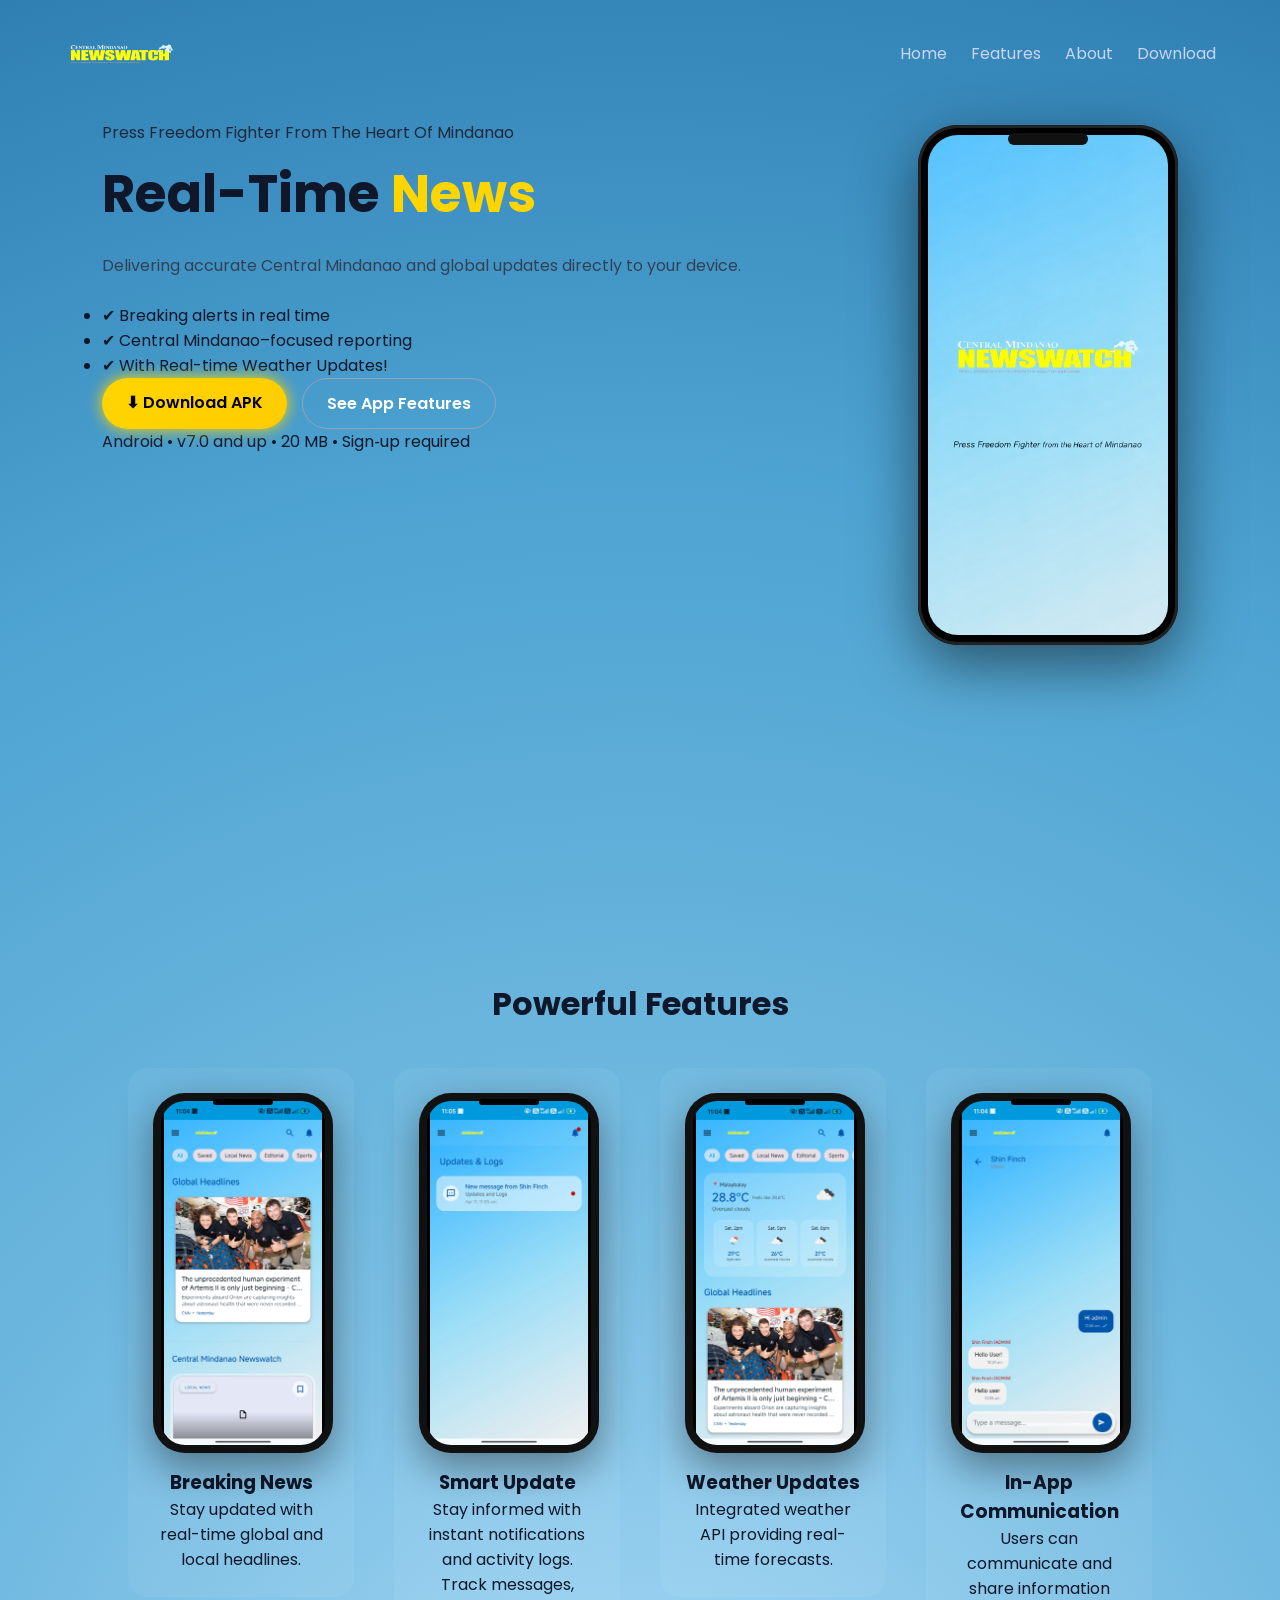
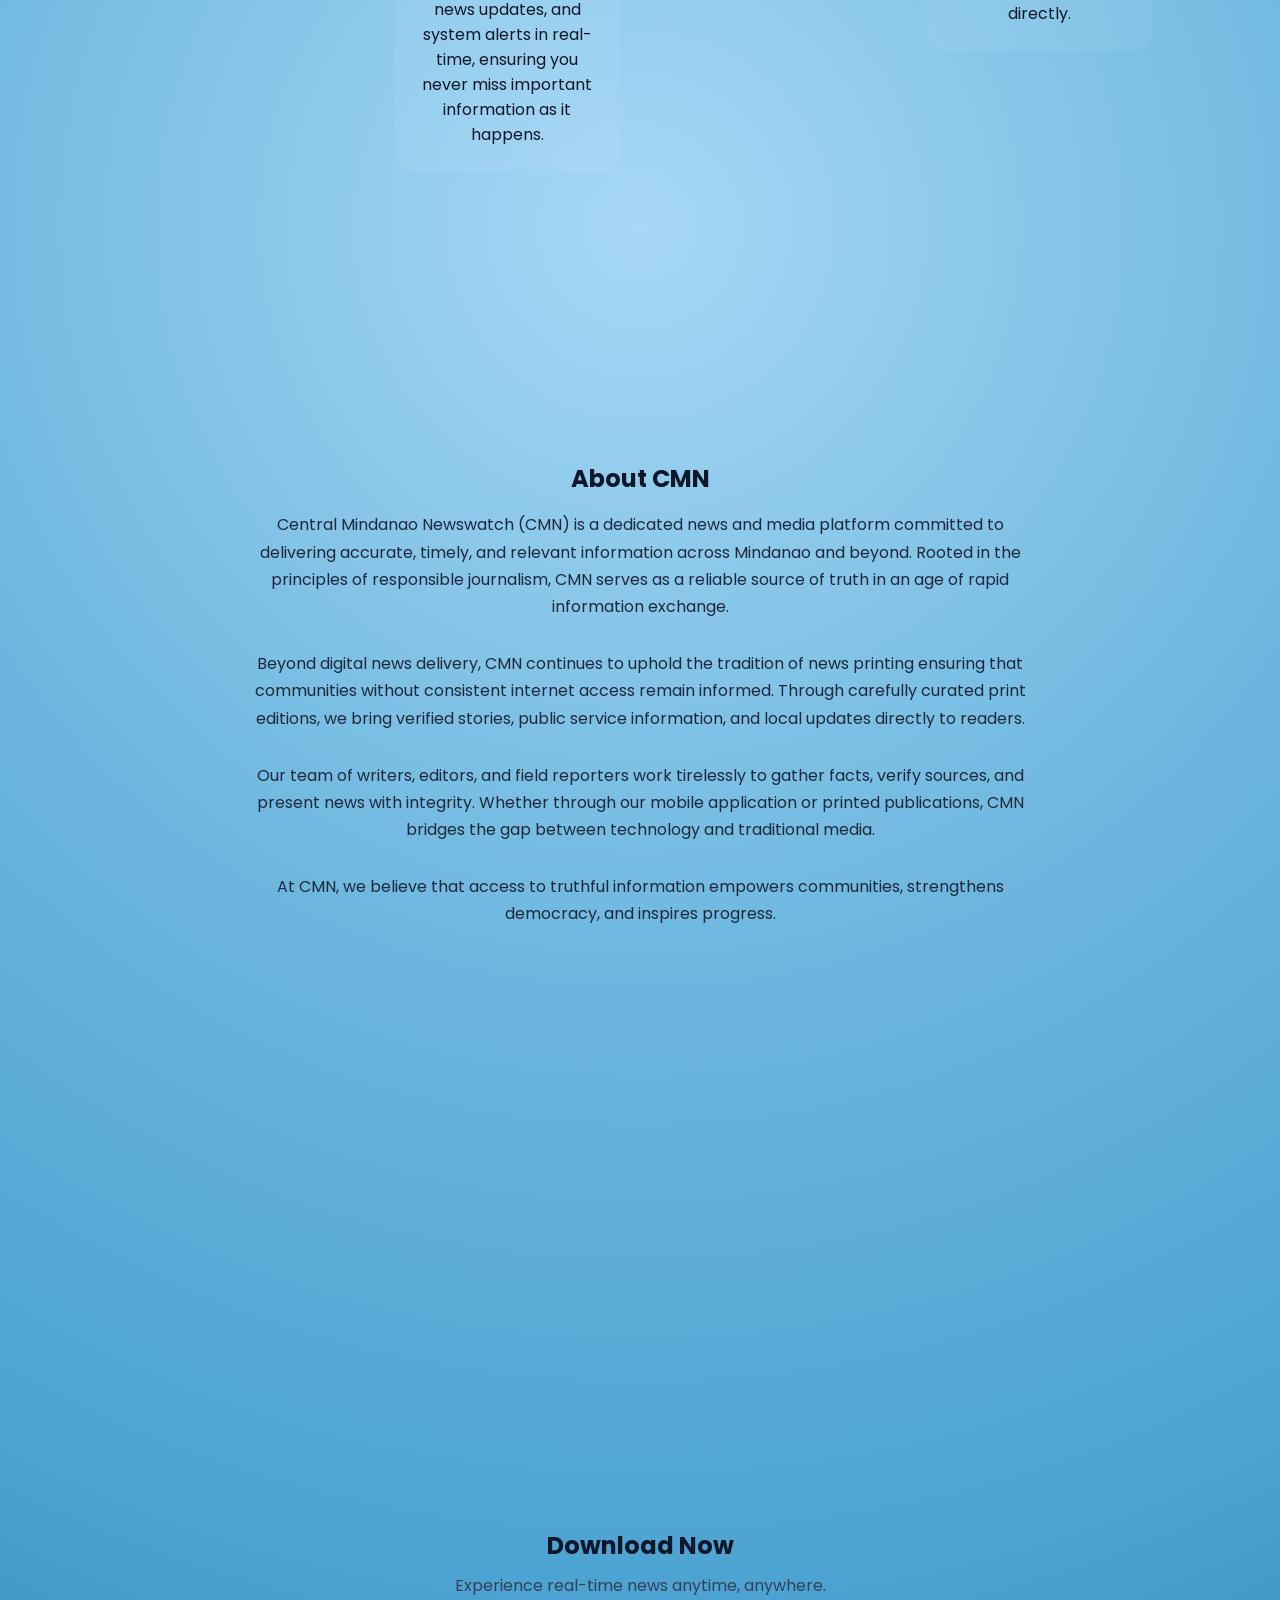
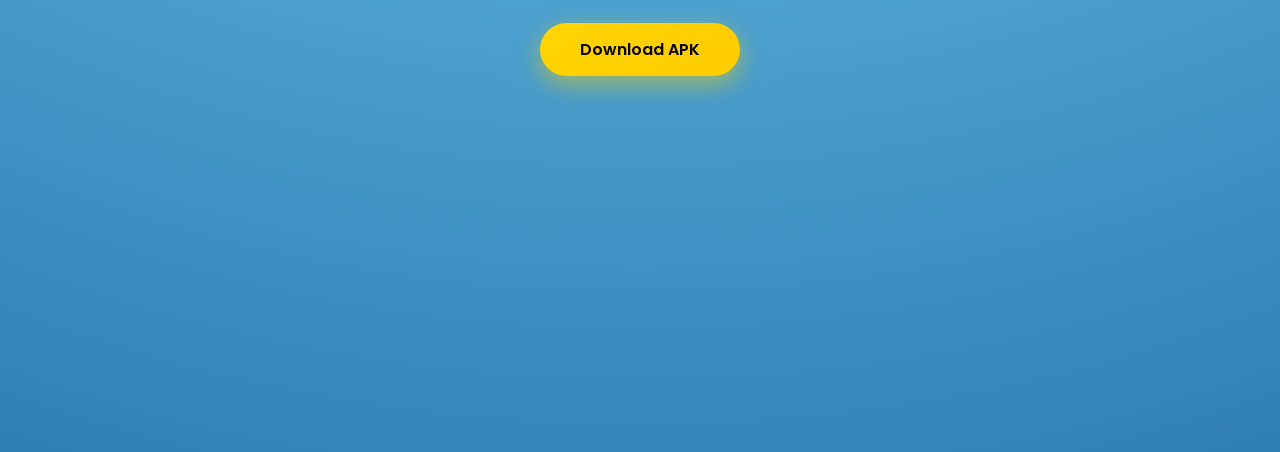
==== index.html @ b7b577dc "Update index.html" ====
<!DOCTYPE html>
<html lang="en">
<head>
<meta charset="UTF-8">
<meta name="viewport" content="width=device-width, initial-scale=1.0">
<title>CMN - Central Mindanao Newswatch</title>
<link rel="icon" type="image/png" href="images/favicon.png">
<meta name="viewport" content="width=device-width, initial-scale=1.0">

<link rel="stylesheet" href="styles.css">
<link href="https://fonts.googleapis.com/css2?family=Poppins:wght@300;400;600;700&display=swap" rel="stylesheet">
</head>

<body>


<header id="navbar">
    <div class="nav-container">
        <img src="images/logo.png" class="logo-img" alt="CMN Logo">
        <div class="menu-toggle" id="menu-toggle">☰</div>
        <nav>
            <a href="#home">Home</a>
            <a href="#features">Features</a>
            <a href="#about">About</a>
            <a href="#download">Download</a>
        </nav>
    </div>
</header>

<section id="home" class="hero">
  <div class="hero-left">
    <p class="slogan">Press Freedom Fighter From The Heart Of Mindanao</p>

    <h1>Real-Time <span>News</span></h1>

    <p class="desc">
      Delivering accurate Central Mindanao and global updates directly to your device.
    </p>

    <ul class="hero-features">
      <li>✔ Breaking alerts in real time</li>
      <li>✔ Central Mindanao–focused reporting</li>
      <li>✔ With Real-time Weather Updates!</li>
    </ul>

    <div class="buttons">
      <a href="CentralMindanaoNewswatch.apk" download class="btn primary glow">
        ⬇ Download APK
      </a>
      <a href="#features" class="btn secondary js-scroll">
        See App Features
      </a>
    </div>

    <p class="hero-note">
      Android • v7.0 and up • 20 MB • Sign‑up required
    </p>
  </div>

  <div class="hero-right">
    <div class="phone-wrapper">
      <div class="phone">
        <img src="images/preview.png" class="phone-img" alt="App preview">
      </div>
    </div>
  </div>
</section>

<section id="features" class="features">
    <h2>Powerful Features</h2>

    <div class="feature-grid">

        <!-- CARD 1 -->
        <div class="card">
            <div class="phone-frame">
                <div class="phone-screen">
                    <img src="images/feature-news.jpg" alt="Breaking News">
                </div>
            </div>
            <h3>Breaking News</h3>
            <p>Stay updated with real-time global and local headlines.</p>
        </div>

        <!-- CARD 2 -->
        <div class="card">
            <div class="phone-frame">
                <div class="phone-screen">
                    <img src="images/feature-feed.jpg" alt="Smart Feed">
                </div>
            </div>
            <h3>Smart Update</h3>
            <p>Stay informed with instant notifications and activity logs. Track messages, news updates, and system alerts in real-time, ensuring you never miss important information as it happens. </p>
        </div>

        <!-- CARD 3 -->
        <div class="card">
            <div class="phone-frame">
                <div class="phone-screen">
                    <img src="images/feature-weather.jpg" alt="Weather Updates">
                </div>
            </div>
            <h3>Weather Updates</h3>
            <p>Integrated weather API providing real-time forecasts.</p>
        </div>

        <!-- CARD 4 -->
        <div class="card">
            <div class="phone-frame">
                <div class="phone-screen">
                    <img src="images/feature-chat.jpg" alt="Communication">
                </div>
            </div>
            <h3>In-App Communication</h3>
            <p>Users can communicate and share information directly.</p>
        </div>

    </div>
</section>

<section id="about" class="about">
    <h2>About CMN</h2>

    <p>
        Central Mindanao Newswatch (CMN) is a dedicated news and media platform committed to delivering accurate, timely, and relevant information across Mindanao and beyond. Rooted in the principles of responsible journalism, CMN serves as a reliable source of truth in an age of rapid information exchange.
    </p>

    <p>
        Beyond digital news delivery, CMN continues to uphold the tradition of news printing ensuring that communities without consistent internet access remain informed. Through carefully curated print editions, we bring verified stories, public service information, and local updates directly to readers.
    </p>

    <p>
        Our team of writers, editors, and field reporters work tirelessly to gather facts, verify sources, and present news with integrity. Whether through our mobile application or printed publications, CMN bridges the gap between technology and traditional media.
    </p>

    <p>
        At CMN, we believe that access to truthful information empowers communities, strengthens democracy, and inspires progress.
    </p>
</section>

<section id="download" class="download">
    <h2>Download Now</h2>
    <p>Experience real-time news anytime, anywhere.</p>
    <a href="CentralMindanaoNewswatch.apk" download class="btn primary glow">Download APK</a>
</section>

<button id="topBtn">↑</button>

<script>
window.addEventListener("scroll", function () {
    const nav = document.getElementById("navbar");
    nav.classList.toggle("scrolled", window.scrollY > 50);
});

const topBtn = document.getElementById("topBtn");
window.onscroll = function () {
    topBtn.style.display = (document.documentElement.scrollTop > 300) ? "block" : "none";
};

topBtn.onclick = () => window.scrollTo({ top: 0, behavior: 'smooth' });
const toggle = document.getElementById("menu-toggle");
const nav = document.querySelector("nav");

toggle.onclick = () => {
    nav.classList.toggle("active");
};
const sections = document.querySelectorAll("section");

window.addEventListener("scroll", () => {
    sections.forEach(sec => {
        const top = sec.getBoundingClientRect().top;
        if (top < window.innerHeight - 100) {
            sec.classList.add("show");
        }
    });
});

</script>

</body>
</html>
---- styles.css ----
* { margin: 0; padding: 0; box-sizing: border-box; }
html { scroll-behavior: smooth; }

body {
    font-family: 'Poppins', sans-serif;
    background: radial-gradient(circle at center, #a7d8f5 0%, #6bb6de 40%, #4da3d1 70%, #2f7fb3 100%);
    color: #0f172a;
}

section {
    min-height: 100vh;
    display: flex;
    flex-direction: column;
    justify-content: center;
    opacity: 0;
    transform: translateY(40px);
    transition: 0.6s;
}

section.show {
    opacity: 1;
    transform: translateY(0);
}

.menu-toggle {
    display: none;
    font-size: 24px;
    color: #ffd500;
    cursor: pointer;
}

/* HEADER */
header {
    position: fixed;
    width: 100%;
    top: 0;
    z-index: 1000;
    padding: 15px 0;
    transition: 0.3s;
}

header.scrolled {
    background: rgba(0,0,0,0.6);
    backdrop-filter: blur(12px);
}

.nav-container {
    width: 90%;
    margin: auto;
    display: flex;
    justify-content: space-between;
    align-items: center;
}

.navbar {
    display: flex;
    align-items: center;
    height: 100px; /* increase this */
    padding: 10px 40px;
}

.logo-img {
    height: clamp(60px, 6vw, 90px);
    width: auto;
    display: block;
    max-height: none;
}

/* NAV */
nav a {
    position: relative;
    color: #cbd5f5;
    margin-left: 20px;
    text-decoration: none;
    transition: 0.3s;
}

nav a::after {
    content: '';
    position: absolute;
    left: 0;
    bottom: -5px;
    width: 0%;
    height: 2px;
    background: #ffd500;
    transition: width 0.3s ease;
}

nav a:hover {
    color: #ffea00;
    text-shadow: 0 0 8px rgba(255, 234, 0, 0.8);
}

nav a:hover::after {
    width: 100%;
}

/* HERO */
.hero {
    display: flex;
    flex-direction: row;
    justify-content: space-between;
    align-items: flex-start; /* 🔥 THIS IS THE FIX */
    padding: 120px 8%;
    min-height: 100vh;
    gap: 40px;
}

.hero-left {
    flex: 1;
}

.hero-right {
    display: flex;
    justify-content: center;
    align-items: flex-start; /* 🔥 match top alignment */
}  

.slogan {
    color: #1e293b;
    margin-bottom: 10px;
}

.hero h1 {
    font-size: 52px;
    margin-bottom: 20px;
}

.hero span {
    color: #ffd500;
}

.desc {
    color: #334155;
    margin-bottom: 25px;
}

/* BUTTONS */
.buttons {
    display: flex;
    gap: 15px;
}

.btn {
    padding: 12px 24px;
    border-radius: 30px;
    text-decoration: none;
    font-weight: 600;
    transition: 0.3s;
}

/* ✅ YELLOW PRIMARY BUTTON */
.primary {
    background: linear-gradient(135deg, #ffd500, #ffcc00);
    color: #000;
    border: none;
    box-shadow: 0 8px 20px rgba(255, 213, 0, 0.4);
    position: relative;
    overflow: hidden;
}

.primary:hover {
    transform: translateY(-3px) scale(1.05);
    box-shadow: 0 12px 30px rgba(255, 213, 0, 0.6);
}

.primary:active {
    transform: scale(0.95);
}

.primary::after {
    content: '';
    position: absolute;
    width: 0;
    height: 0;
    background: rgba(255,255,255,0.5);
    border-radius: 50%;
    top: 50%;
    left: 50%;
    transform: translate(-50%, -50%);
    transition: width 0.4s ease, height 0.4s ease;
}

.primary:active::after {
    width: 200px;
    height: 200px;
}

.secondary {
    border: 1px solid #94a3b8;
    color: #fff;
}

.secondary:hover {
    background: rgba(255,255,255,0.1);
}

/* Glow updated to yellow */
.glow {
    box-shadow: 0 0 15px #ffd500;
}

/* PHONE */
.phone {
    width: 260px;
    height: 520px;
    border-radius: 40px;
    background: #000;
    padding: 10px;
    box-shadow: 
        0 20px 60px rgba(0,0,0,0.5),
        inset 0 0 0 3px #222;
    position: relative;

    transform-style: preserve-3d;
    transition: transform 0.3s ease;

    overflow: hidden;
}

.phone:hover {
    transform: rotateY(12deg) rotateX(8deg) scale(1.05);
}

/* Screen */
.phone-img {
    width: 100%;
    height: 100%;
    object-fit: cover;
    border-radius: 30px;
}

.phone::after {
    content: '';
    position: absolute;
    top: 0;
    left: -150%;
    width: 80%;
    height: 100%;
    background: linear-gradient(
        120deg,
        transparent,
        rgba(255,255,255,0.25),
        transparent
    );
    transform: skewX(-20deg);
    transition: 0.6s;
}

.phone:hover::after {
    left: 150%;
}

/* Camera notch */
.phone::before {
    content: '';
    position: absolute;
    top: 8px;
    left: 50%;
    transform: translateX(-50%);
    width: 80px;
    height: 12px;
    background: #111;
    border-radius: 10px;
}

.phone-wrapper {
    display: flex;
    justify-content: center;
    align-items: flex-start;
    margin-top: 5px; /* optional small tweak */
}

@keyframes float {
    0% { transform: translateY(0px); }
    50% { transform: translateY(-20px); }
    100% { transform: translateY(0px); }
}

/* FEATURES */
.features {
    padding: 80px 10%;
    text-align: center;
}

.features h2 {
    margin-bottom: 40px;
    font-size: 32px;
}

.feature-grid {
    display: grid;
    grid-template-columns: repeat(auto-fit, minmax(220px, 1fr));
    gap: 40px;
    align-items: start;
}

.card {
    background: rgba(255,255,255,0.05);
    padding: 25px;
    border-radius: 20px;
    transition: 0.3s;
    text-align: center;
}

.card:hover {
    transform: translateY(-10px);
    background: rgba(255,255,255,0.1);
}

.card img {
    width: 100%;
    border-radius: 15px;
    margin-bottom: 15px;
    transition: 0.3s;
    box-shadow: 0 10px 25px rgba(0,0,0,0.2);
    height: 220px;
    object-fit: cover;
}

/* hover effect */
.card:hover img {
    transform: scale(1.05);
    
}

.phone-frame {
    width: 180px;
    height: 360px;
    margin: 0 auto 15px;
    border-radius: 32px;
    background: #111;
    padding: 8px;
    position: relative;
    overflow: hidden;
    box-shadow: 0 15px 40px rgba(0,0,0,0.4);
}

.phone-frame::before {
    content: '';
    position: absolute;
    top: 6px;
    left: 50%;
    transform: translateX(-50%);
    width: 60px;
    height: 6px;
    background: #000;
    border-radius: 10px;
    z-index: 2;
}

/* screen inside phone */
.phone-frame img {
    width: 100%;
    height: 100%;
    object-fit: contain; /* 👈 keeps full image clean */
    background: #000; /* fills empty space nicely */
    border-radius: 20px;
    transition: transform 0.3s ease;
}

.phone-screen {
    width: 100%;
    height: 100%;
    border-radius: 24px;
    overflow: hidden;
    background: #000;
}

.phone-screen img {
    width: 100%;
    height: 100%;
    object-fit: contain; /* 🔥 keeps full image */
    transition: transform 0.3s ease;
}

.card:hover {
    transform: translateY(-5px);
    transition: 0.3s;
}

.card:hover .phone-screen img {
    transform: scale(1.03); /* smaller = safer */
}

.card:hover .phone-frame {
    transform: translateY(-10px) scale(1.03);
    box-shadow: 0 15px 40px rgba(0,0,0,0.4);
    transform: translateY(-5px);
}

.card:hover .phone-frame img {
    transform: scale(1.05); /* smaller zoom */
}

/* ABOUT */
.about {
    padding: 80px 10%;
    text-align: center;
}

.about p {
    max-width: 800px;
    margin: 15px auto;
    line-height: 1.7;
    color: #1e293b;
}

/* ✅ DOWNLOAD FIX */
.download {
    display: flex;
    flex-direction: column;
    align-items: center;
}

.download h2 {
    margin-bottom: 10px;
}

.download p {
    margin-bottom: 25px; /* 🔥 FIX overlap */
    color: #334155;
}

.download .btn {
    display: inline-block; /* prevents full width */
    padding: 14px 40px;
    border-radius: 40px;
    font-weight: 600;
    font-size: 16px;

    background: linear-gradient(135deg, #ffd500, #ffcc00);
    color: #000;

    box-shadow: 0 8px 25px rgba(255, 213, 0, 0.5);
    transition: 0.3s;

    text-align: center;
}

.download .btn:hover {
    transform: translateY(-3px) scale(1.05);
    box-shadow: 0 12px 35px rgba(255, 213, 0, 0.7);
}

.download .btn:active {
    transform: scale(0.95);
}

/* SCROLL TOP */
#topBtn {
    position: fixed;
    bottom: 30px;
    right: 30px;
    display: none;
    padding: 12px 16px;
    border: none;
    border-radius: 50%;
    background: #ffd500;
    color: #000;
    cursor: pointer;
}

#features {
    scroll-margin-top: 110px;
}

#about {
    scroll-margin-top: 110px;
}

#download {
    scroll-margin-top: 110px;
}

/* RESPONSIVE */
@media (max-width: 900px) {
    .hero {
        flex-direction: column; /* stack */
        text-align: center;
        align-items: center;
    }

    .hero-left {
        max-width: 100%;
    }

    .hero-right {
        margin-top: 30px;
    }

    .buttons {
        justify-content: center;
    }
    .feature-grid {
        grid-template-columns: 1fr;
    }
    .phone {
        width: 220px;
        height: 440px;
    }
}

@media (max-width: 500px) {
    .phone {
        width: 180px;
        height: 360px;
    }
    .btn {
        padding: 10px 20px;
        font-size: 14px;
    }
}
@media (max-width: 700px) {
    .menu-toggle {
        display: block;
    }

    nav {
        position: absolute;
        top: 70px;
        right: 0;
        background: rgba(0,0,0,0.8);
        width: 200px;
        display: none;
        flex-direction: column;
        padding: 20px;
        border-radius: 10px;
    }

    nav.active {
        display: flex;
    }

    nav a {
        margin: 10px 0;
    }
}
@media (max-width: 600px) {
    .hero h1 {
        font-size: 36px;
    }

    .desc {
        font-size: 14px;
    }
}
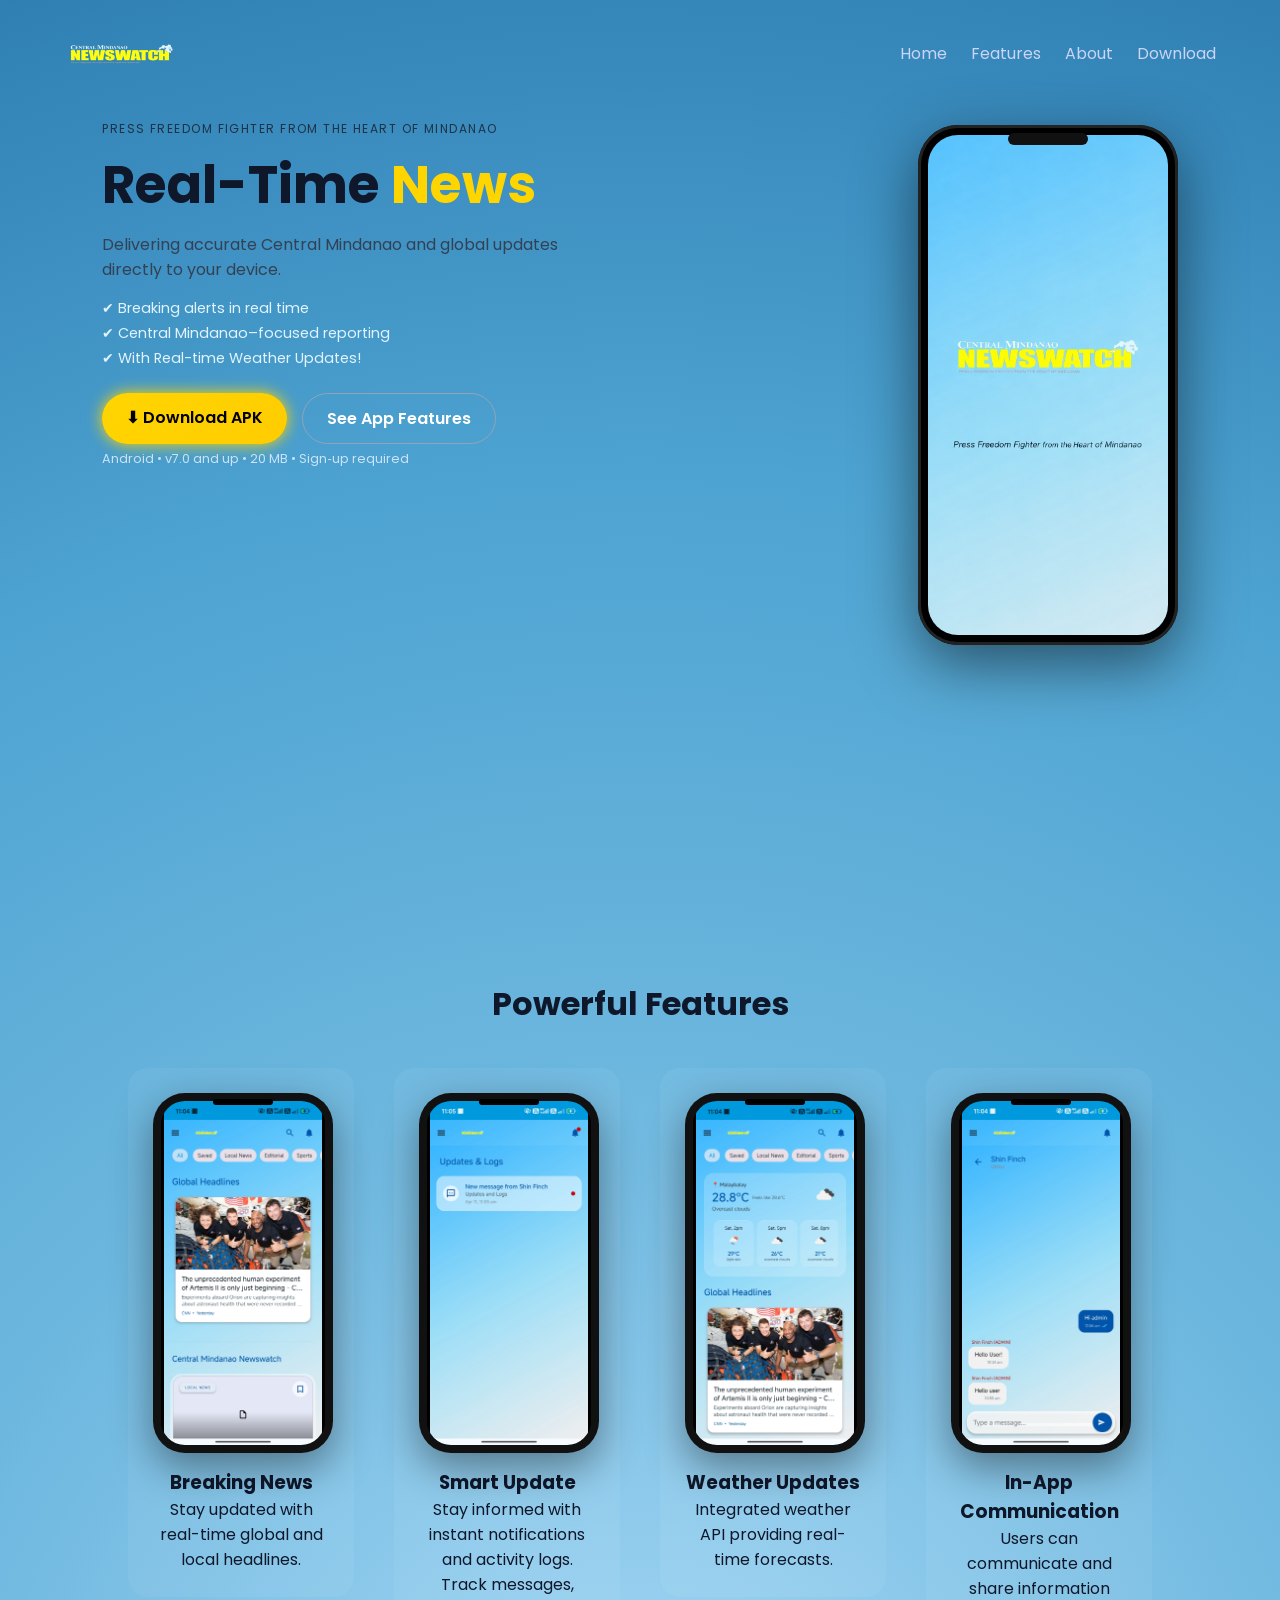
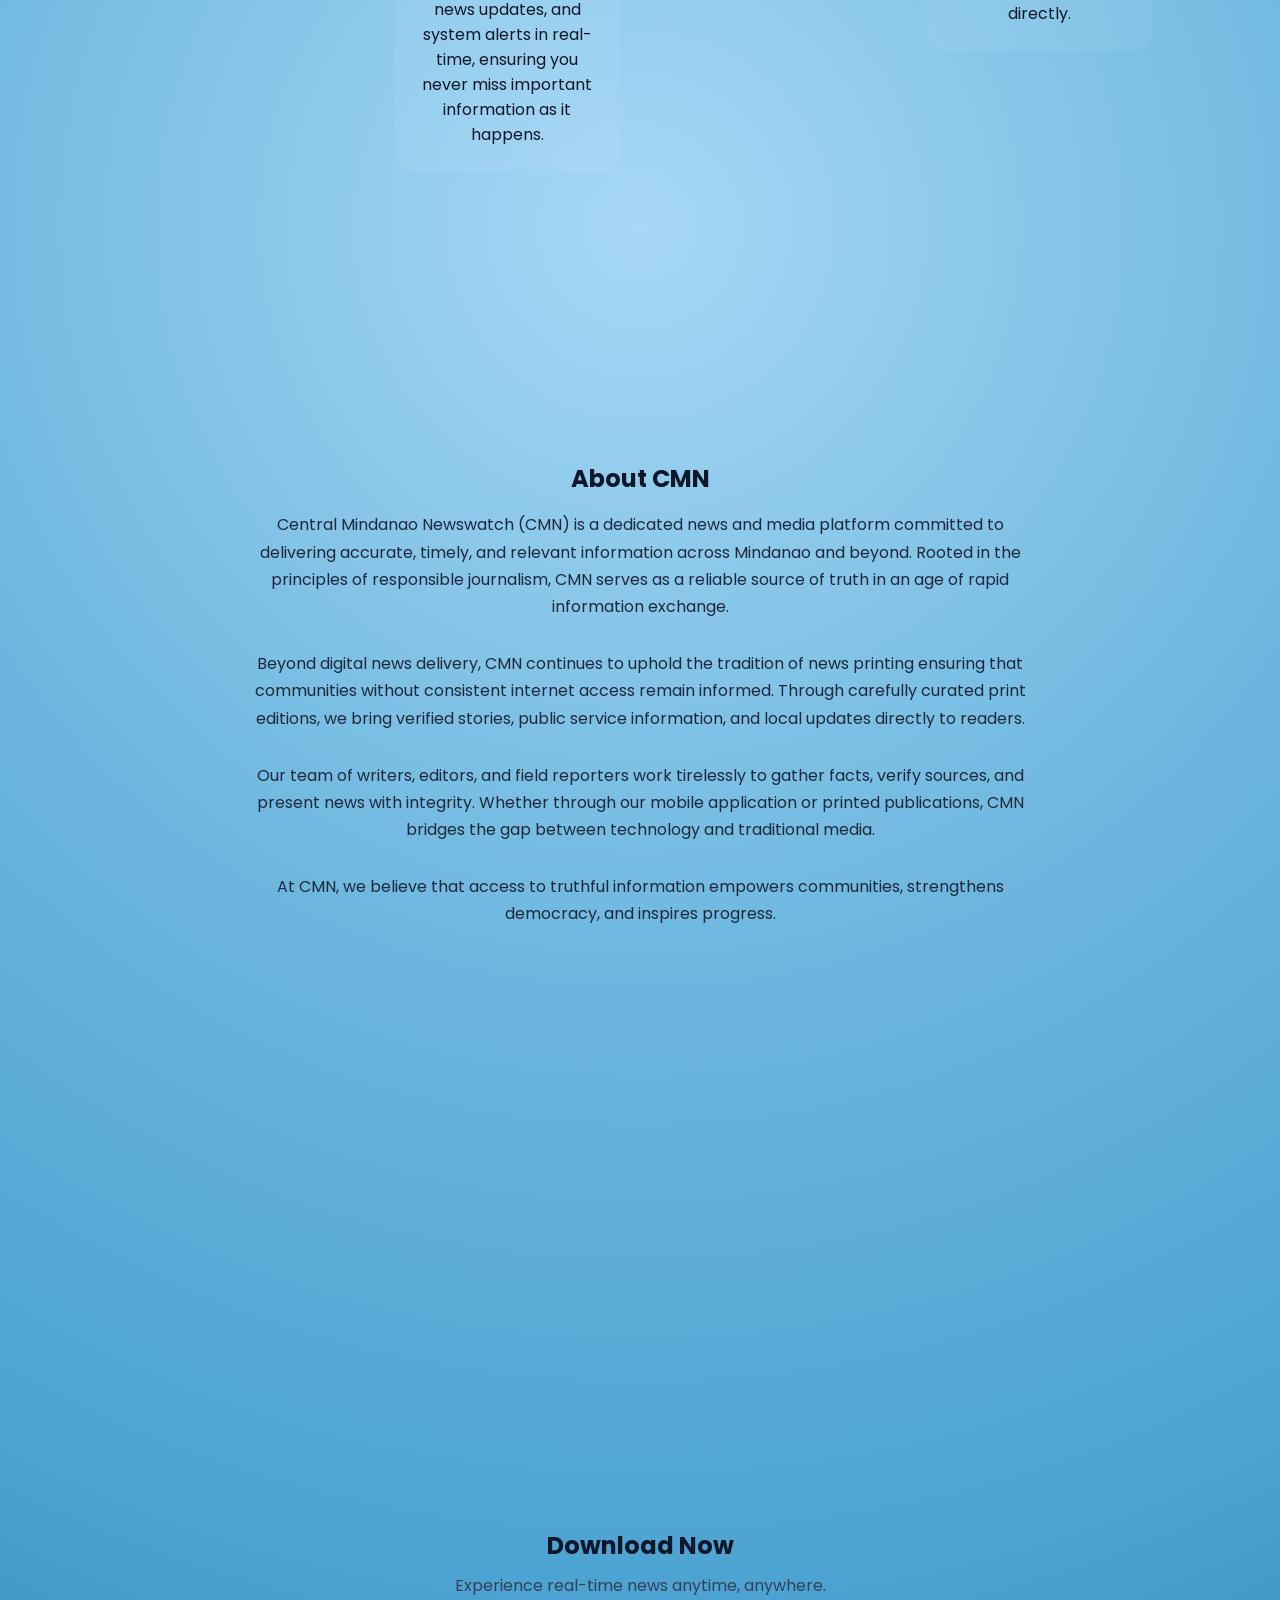
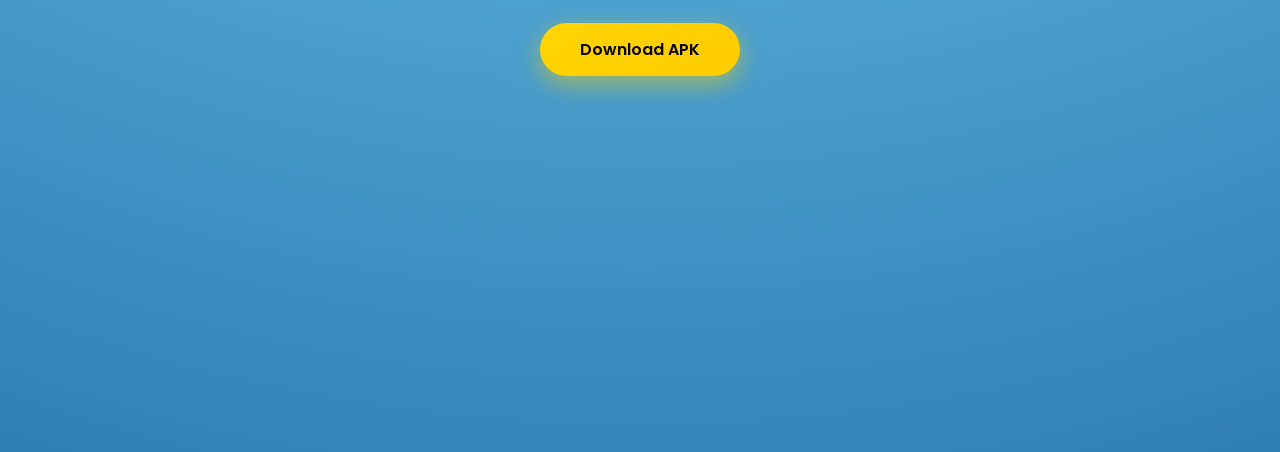
==== commit d585d8e0: "Implement smooth scrolling for anchor links Added smooth scrolling functionality for anchor links." ====
--- a/index.html
+++ b/index.html
@@ -175,6 +175,19 @@
     });
 });
 
+document.querySelectorAll('.js-scroll').forEach(link => {
+  link.addEventListener('click', function (e) {
+    const targetId = this.getAttribute('href');
+    if (targetId && targetId.startsWith('#')) {
+      e.preventDefault();
+      const el = document.querySelector(targetId);
+      if (el) {
+        el.scrollIntoView({ behavior: 'smooth' });
+      }
+    }
+  });
+});
+
 </script>
 
 </body>
--- a/styles.css
+++ b/styles.css
@@ -108,6 +108,7 @@
 
 .hero-left {
     flex: 1;
+    max-width: 520px;
 }
 
 .hero-right {
@@ -118,12 +119,16 @@
 
 .slogan {
     color: #1e293b;
-    margin-bottom: 10px;
+    margin-bottom: 8px;
+    text-transform: uppercase;
+    letter-spacing: 0.12em;
+    font-size: 0.75rem;
+    opacity: 0.9;
 }
 
 .hero h1 {
     font-size: 52px;
-    margin-bottom: 20px;
+    margin-bottom: 8px;
 }
 
 .hero span {
@@ -132,13 +137,32 @@
 
 .desc {
     color: #334155;
-    margin-bottom: 25px;
+    margin-bottom: 16px;
+    max-width: 460px;
+}
+
+.hero-features {
+    list-style: none;
+    padding: 0;
+    margin: 0 0 24px 0;
+    color: #e2f3ff;
+    font-size: 0.9rem;
+}
+
+.hero-features li {
+    margin-bottom: 4px;
+}
+
+.hero-note {
+    font-size: 0.8rem;
+    color: rgba(226, 239, 255, 0.85);
 }
 
 /* BUTTONS */
 .buttons {
     display: flex;
     gap: 15px;
+    margin-bottom: 6px;
 }
 
 .btn {
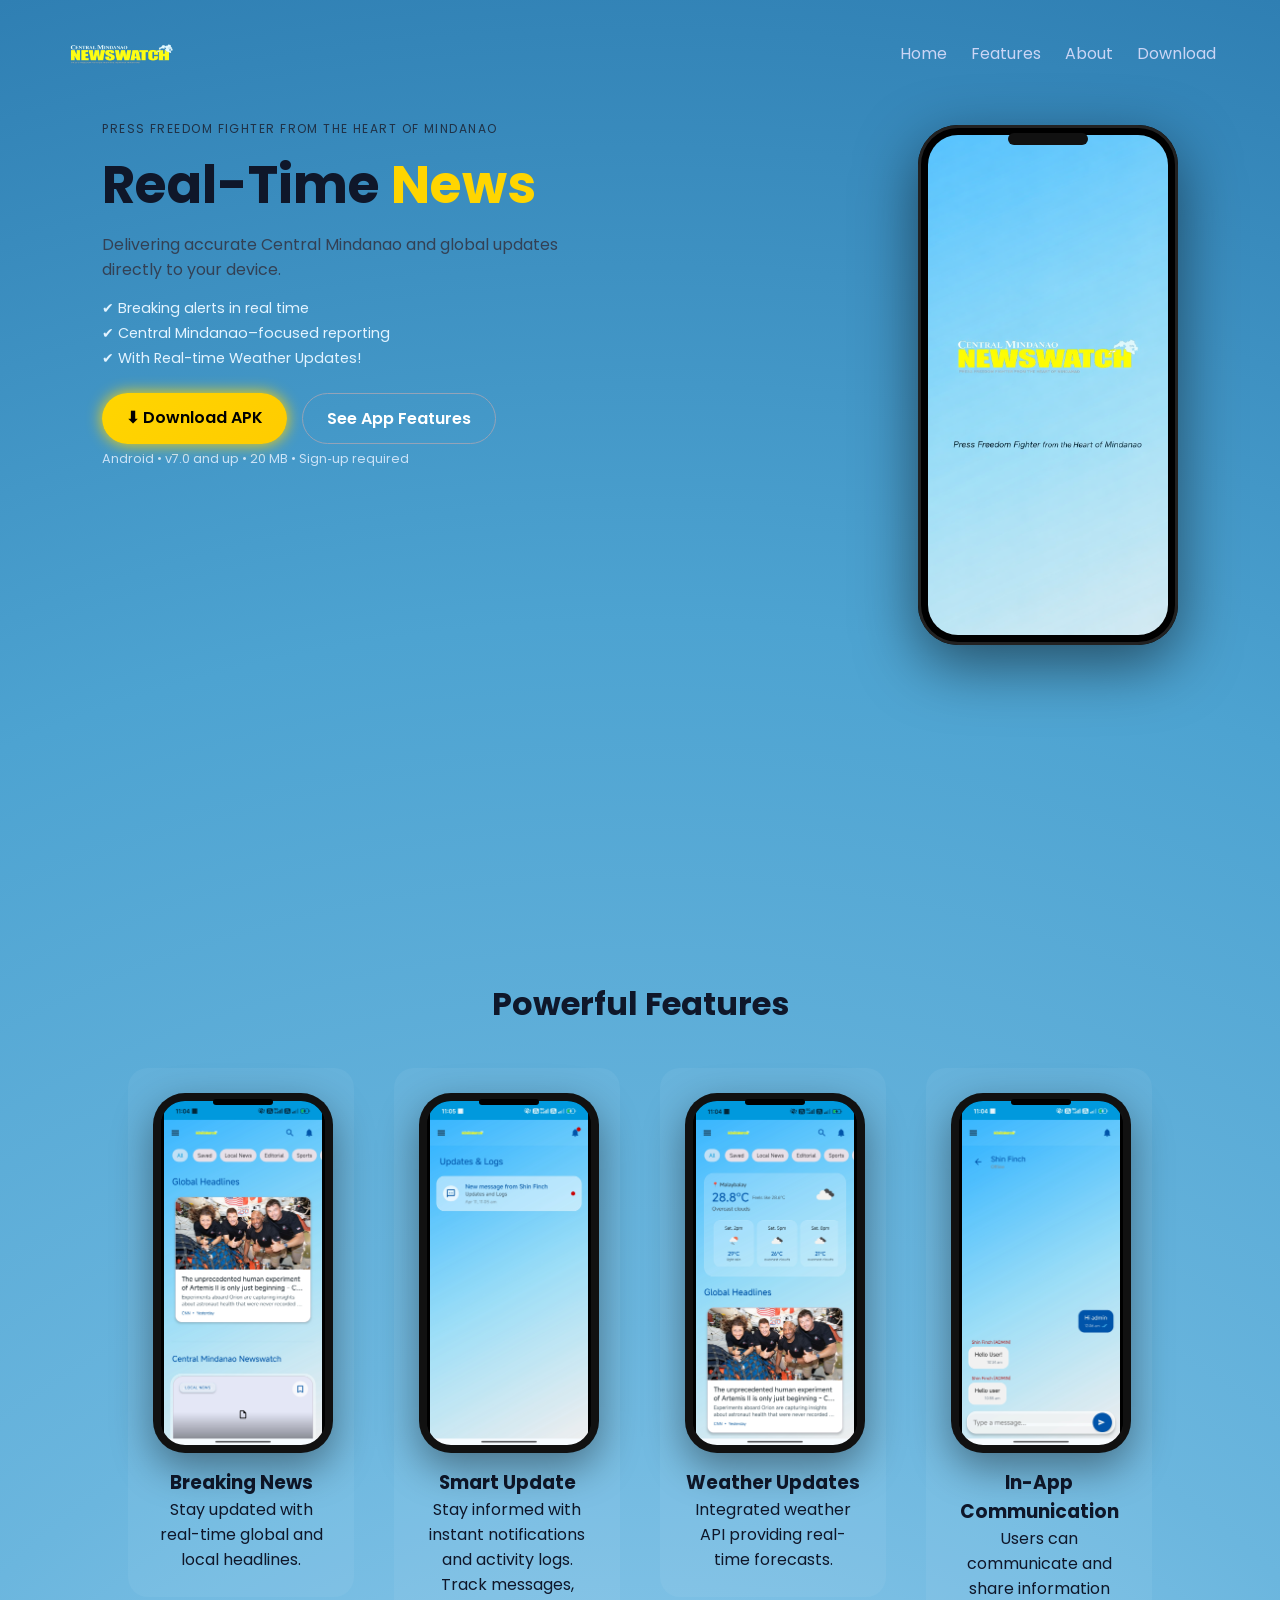
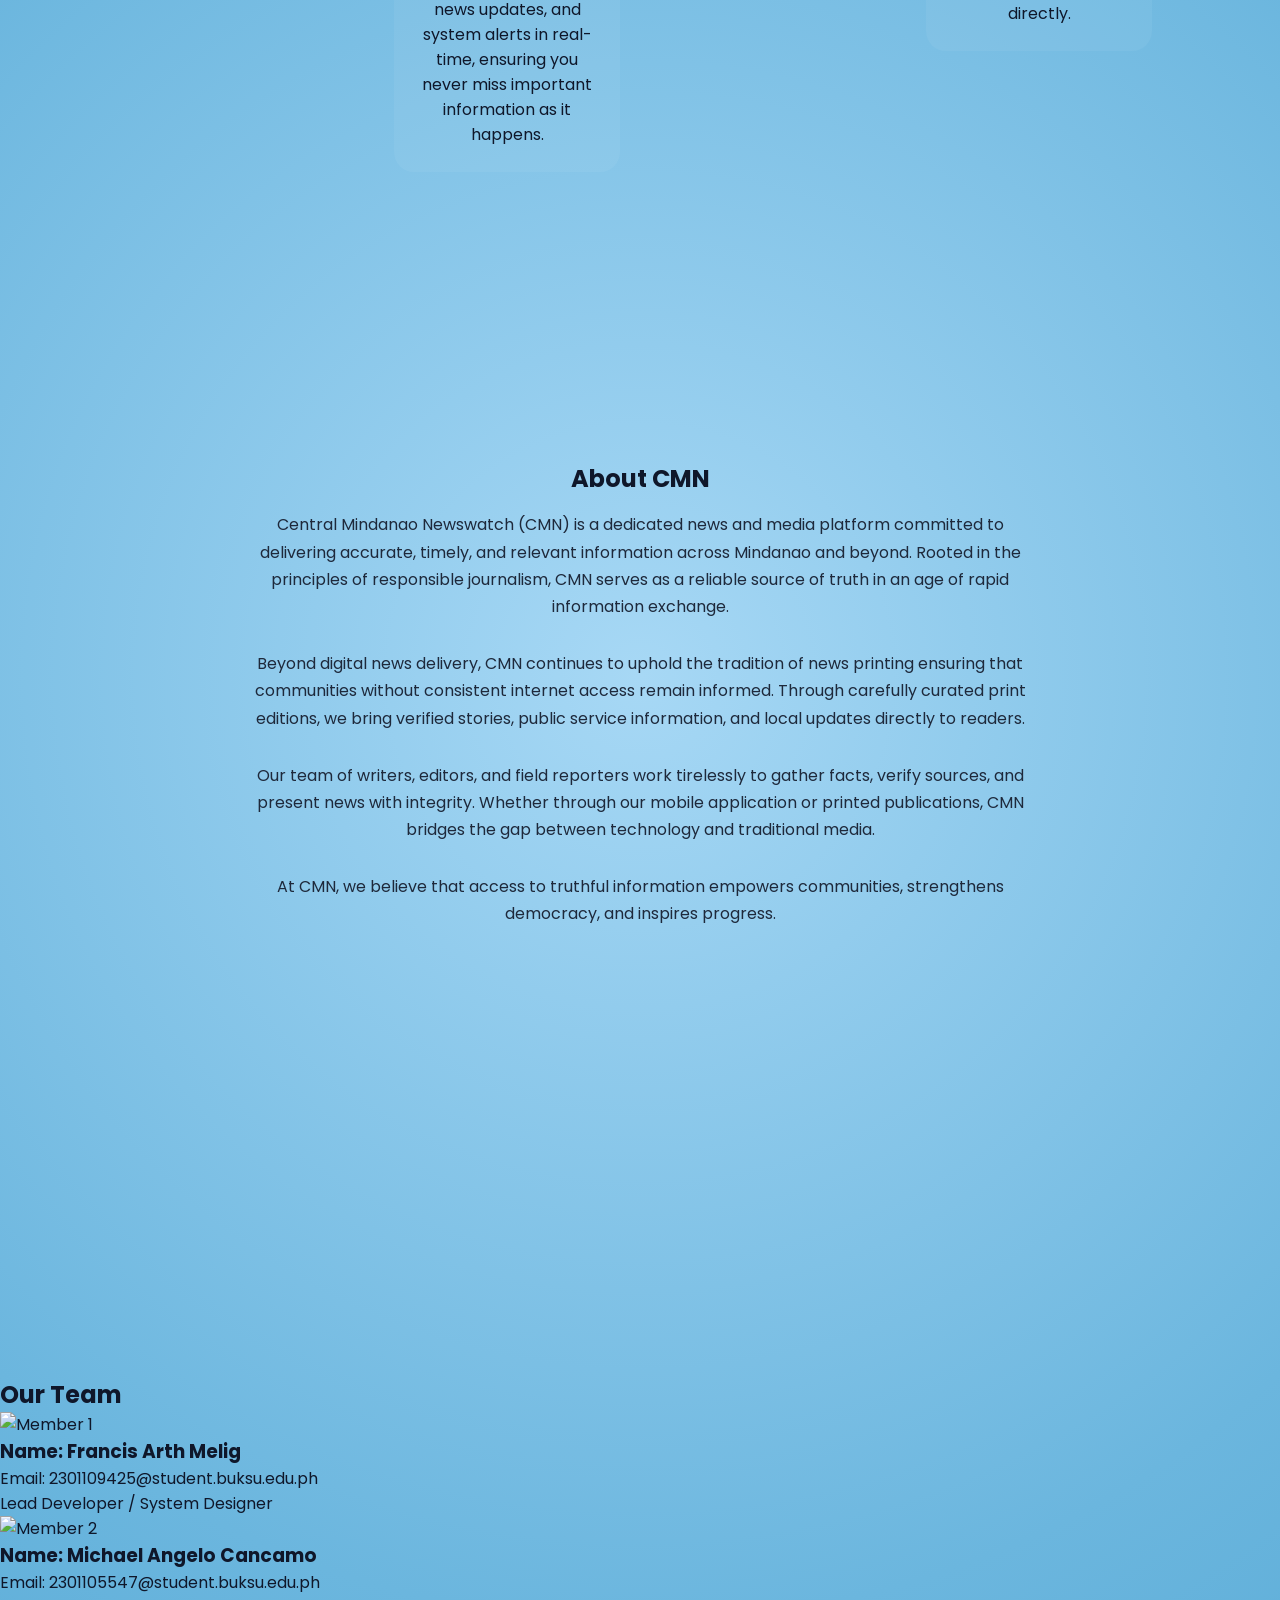
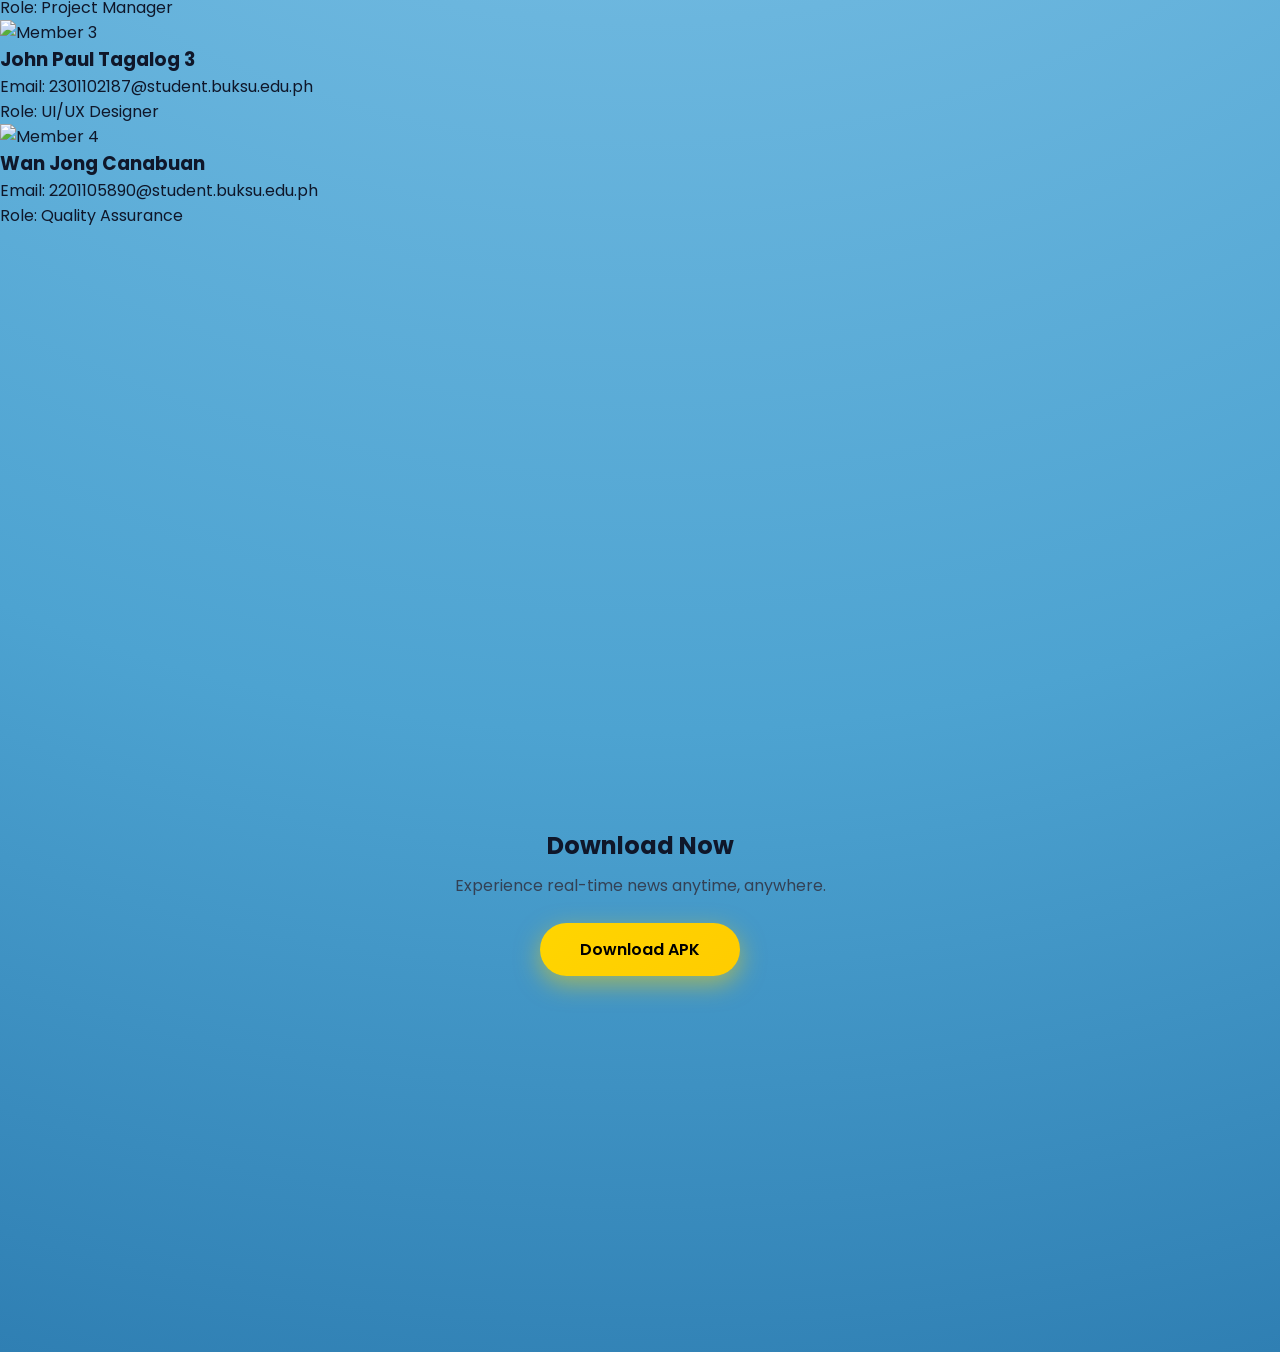
==== commit ea3a761a: "Add team section with member profiles Added team section with member details and roles." ====
--- a/index.html
+++ b/index.html
@@ -136,6 +136,42 @@
     <p>
         At CMN, we believe that access to truthful information empowers communities, strengthens democracy, and inspires progress.
     </p>
+</section>
+
+<section id="team" class="team">
+    <h2>Our Team</h2>
+
+    <div class="team-container">
+
+        <div class="team-card">
+            <img src="images/member1.jpg" alt="Member 1">
+            <h3>Name: Francis Arth Melig</h3>
+            <p>Email: 2301109425@student.buksu.edu.ph</p>
+            <p>Lead Developer / System Designer</p>
+        </div>
+
+        <div class="team-card">
+            <img src="images/member2.jpg" alt="Member 2">
+            <h3>Name: Michael Angelo Cancamo</h3>
+            <p>Email: 2301105547@student.buksu.edu.ph</p>
+            <p>Role: Project Manager</p>
+        </div>
+
+        <div class="team-card">
+            <img src="images/member3.jpg" alt="Member 3">
+            <h3>John Paul Tagalog 3</h3>
+            <p>Email: 2301102187@student.buksu.edu.ph</p>
+            <p>Role: UI/UX Designer</p>
+        </div>
+
+        <div class="team-card">
+            <img src="images/member4.jpg" alt="Member 4">
+            <h3>Wan Jong Canabuan</h3>
+            <p>Email: 2201105890@student.buksu.edu.ph</p>
+            <p>Role: Quality Assurance</p>
+        </div>
+
+    </div>
 </section>
 
 <section id="download" class="download">
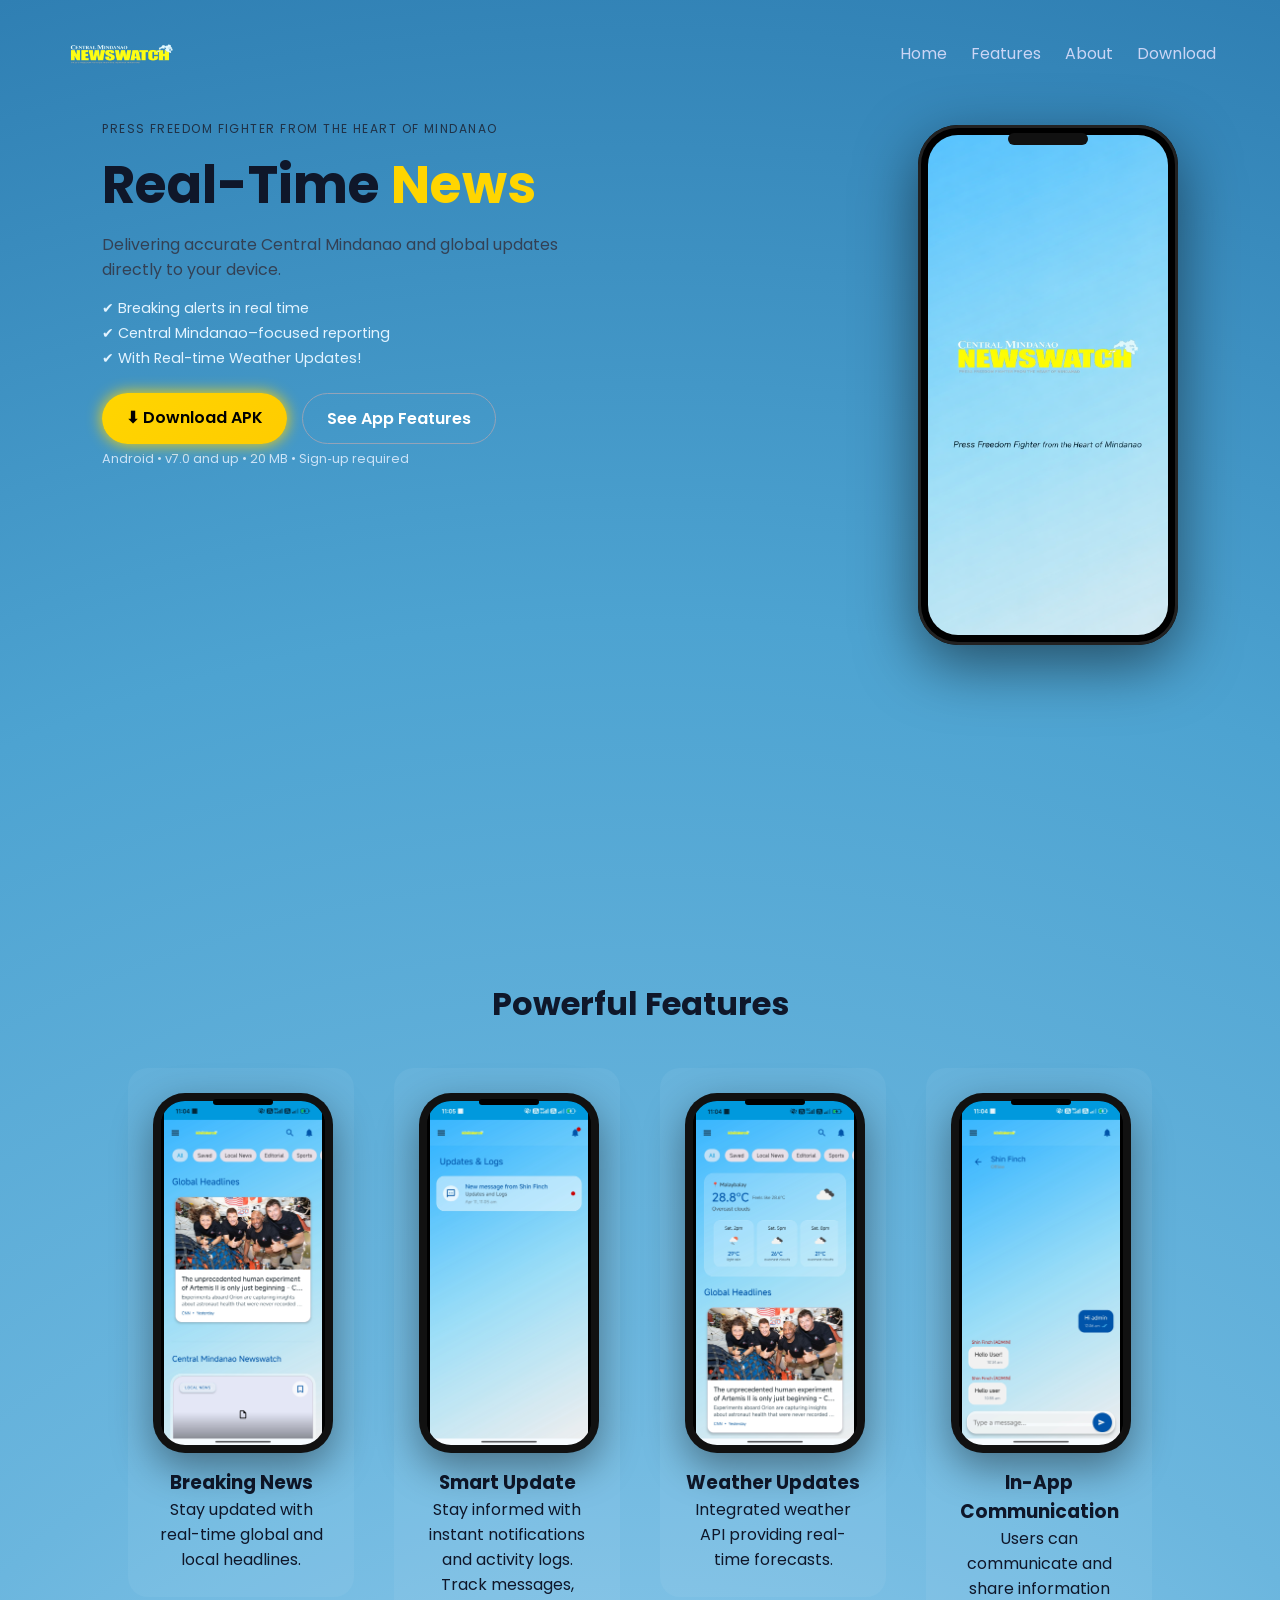
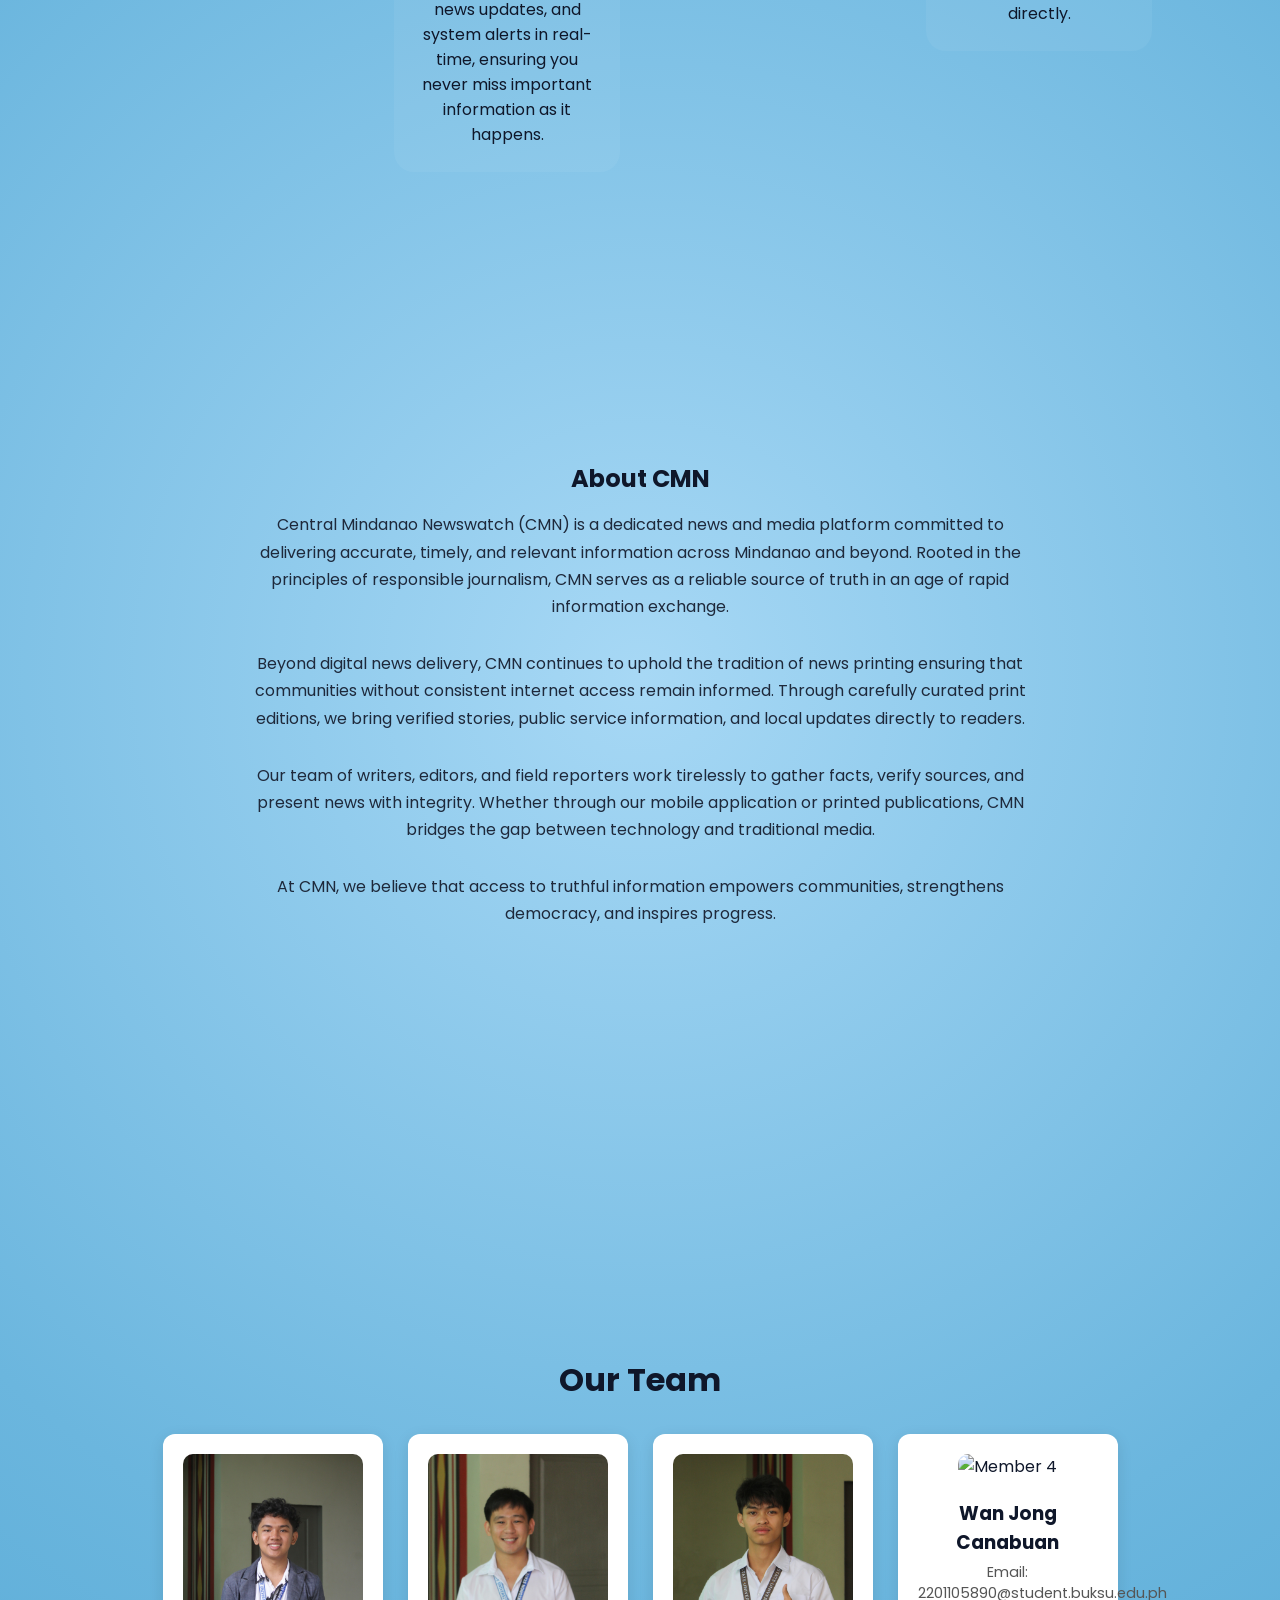
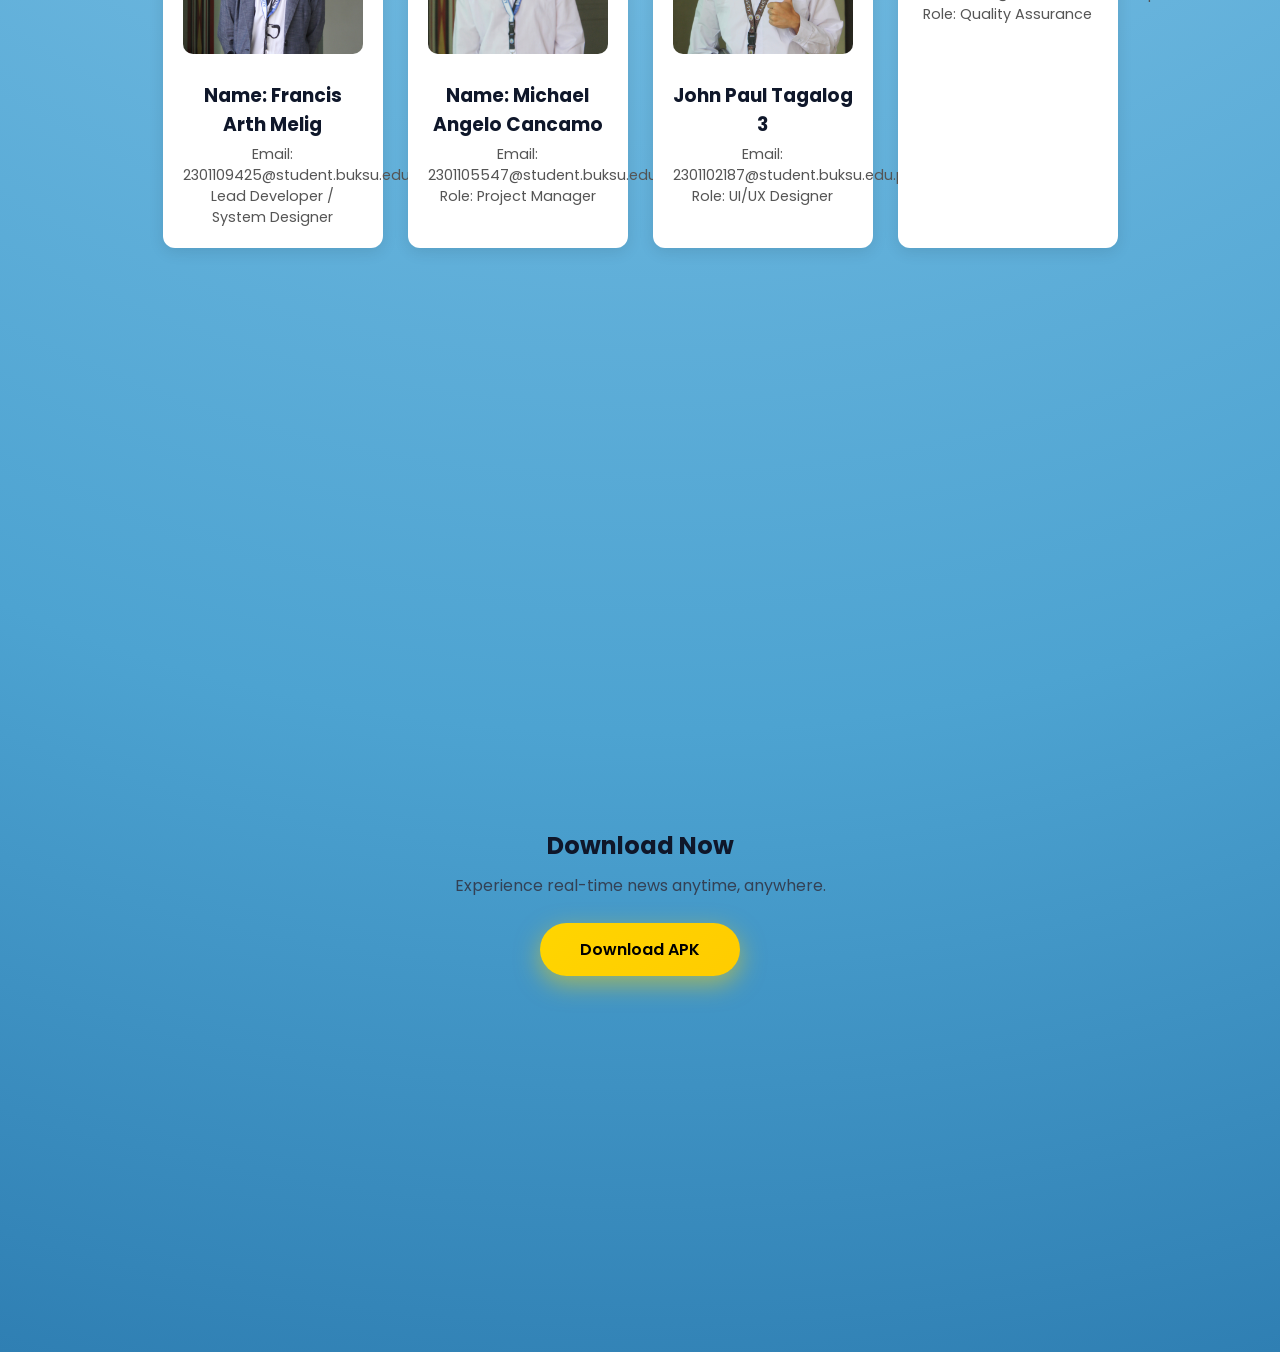
==== commit 39ff2797: "Update team member images in index.html" ====
--- a/index.html
+++ b/index.html
@@ -144,21 +144,21 @@
     <div class="team-container">
 
         <div class="team-card">
-            <img src="images/member1.jpg" alt="Member 1">
+            <img src="images/melig.jpg" alt="Member 1">
             <h3>Name: Francis Arth Melig</h3>
             <p>Email: 2301109425@student.buksu.edu.ph</p>
             <p>Lead Developer / System Designer</p>
         </div>
 
         <div class="team-card">
-            <img src="images/member2.jpg" alt="Member 2">
+            <img src="images/michael.jpg" alt="Member 2">
             <h3>Name: Michael Angelo Cancamo</h3>
             <p>Email: 2301105547@student.buksu.edu.ph</p>
             <p>Role: Project Manager</p>
         </div>
 
         <div class="team-card">
-            <img src="images/member3.jpg" alt="Member 3">
+            <img src="images/paul.jpg" alt="Member 3">
             <h3>John Paul Tagalog 3</h3>
             <p>Email: 2301102187@student.buksu.edu.ph</p>
             <p>Role: UI/UX Designer</p>
--- a/styles.css
+++ b/styles.css
@@ -430,6 +430,53 @@
     color: #1e293b;
 }
 
+.team {
+    padding: 60px 20px;
+    text-align: center;
+}
+
+.team h2 {
+    font-size: 2rem;
+    margin-bottom: 30px;
+}
+
+.team-container {
+    display: flex;
+    justify-content: center;
+    gap: 25px;
+    flex-wrap: wrap;
+}
+
+.team-card {
+    background: #fff;
+    padding: 20px;
+    width: 220px;
+    border-radius: 12px;
+    box-shadow: 0 4px 15px rgba(0,0,0,0.1);
+    transition: 0.3s;
+}
+
+.team-card:hover {
+    transform: translateY(-5px);
+}
+
+.team-card img {
+    width: 100%;
+    height: 200px;
+    object-fit: cover;
+    border-radius: 10px;
+    margin-bottom: 10px;
+}
+
+.team-card h3 {
+    margin: 10px 0 5px;
+}
+
+.team-card p {
+    font-size: 0.9rem;
+    color: #555;
+}
+
 /* ✅ DOWNLOAD FIX */
 .download {
     display: flex;
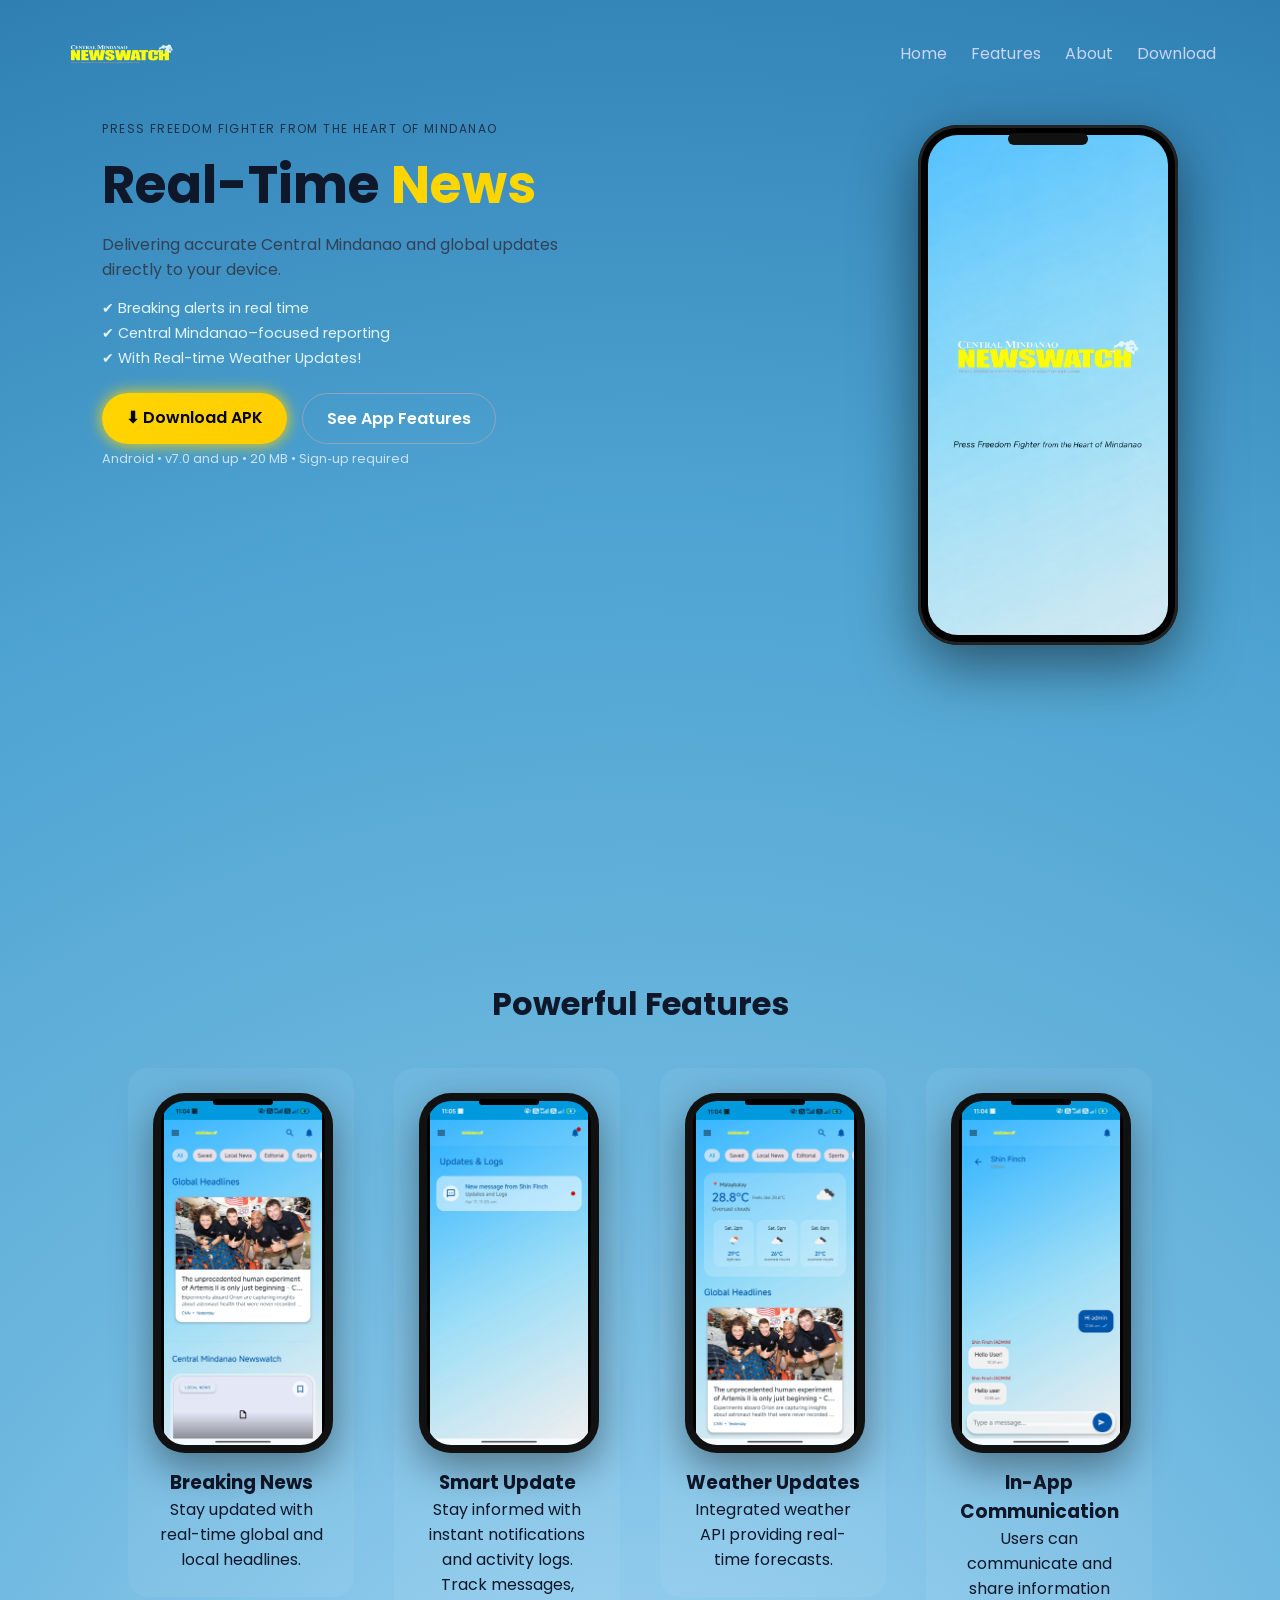
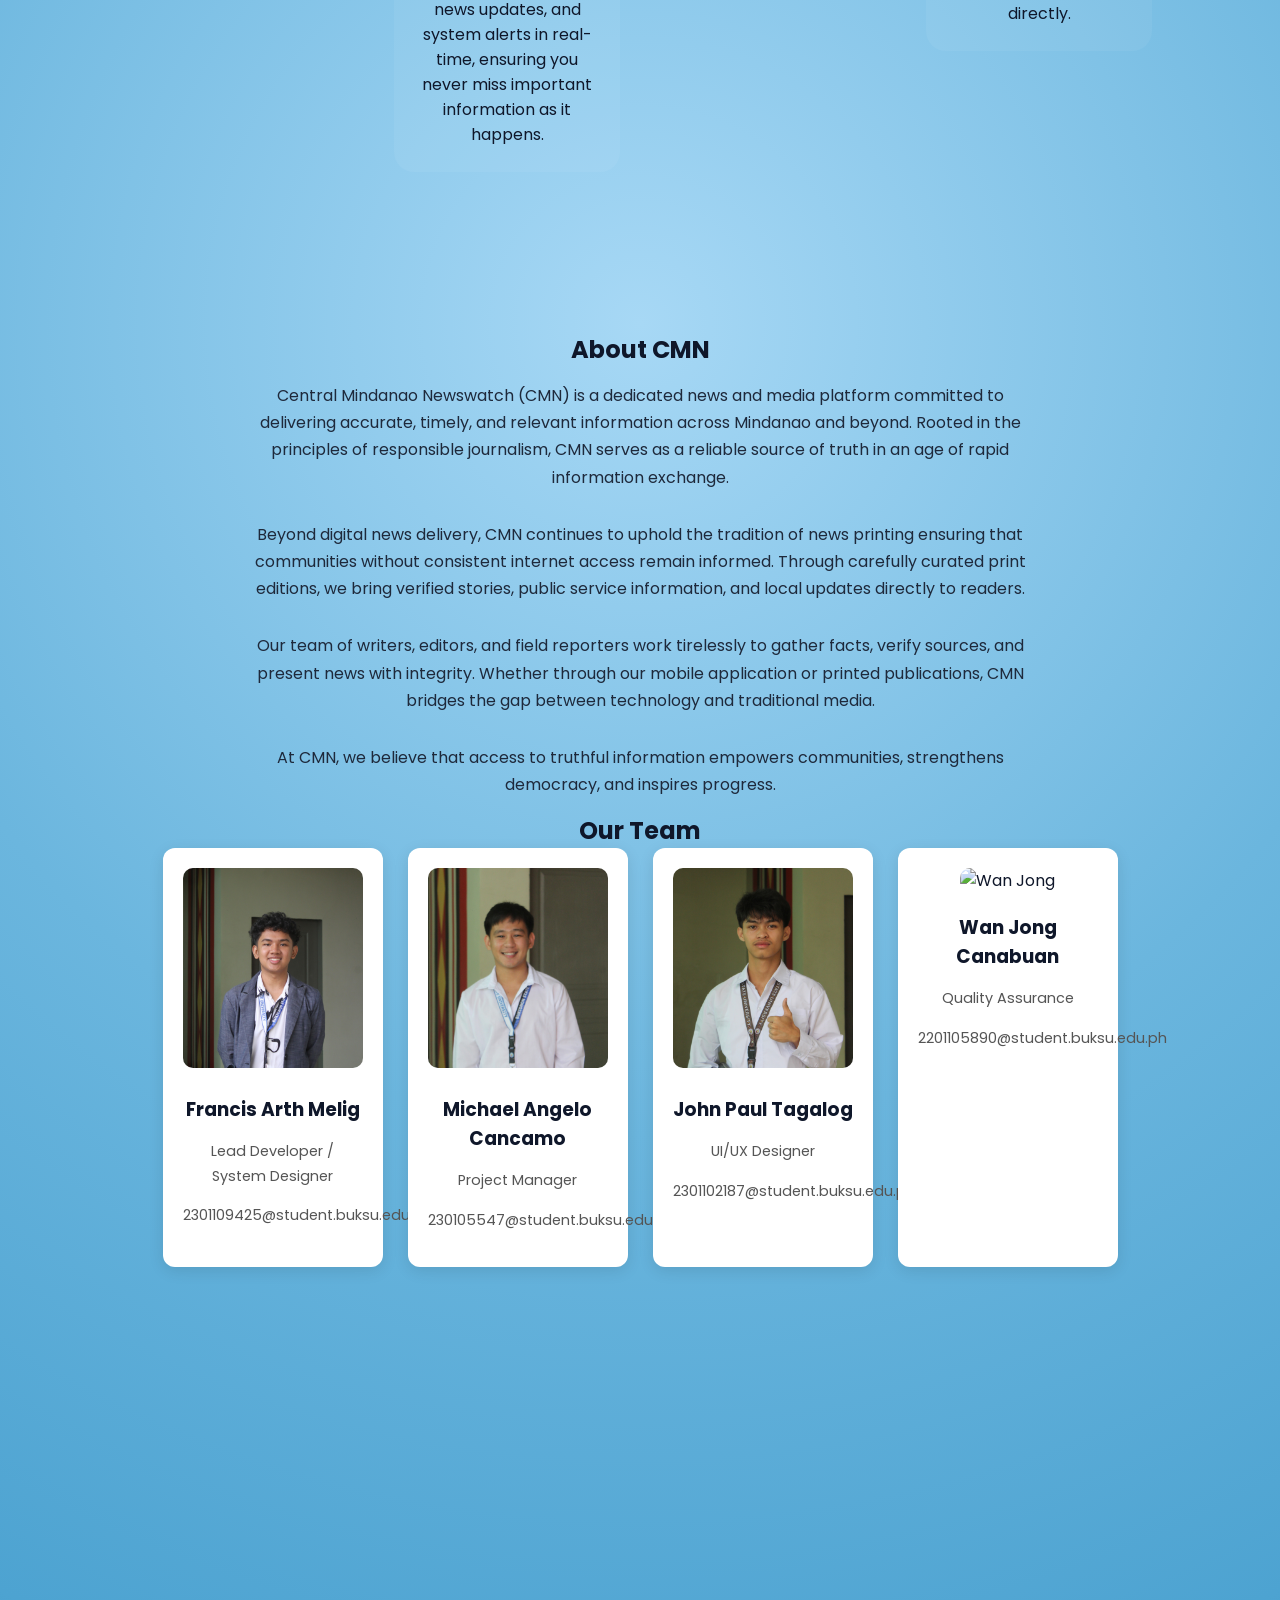
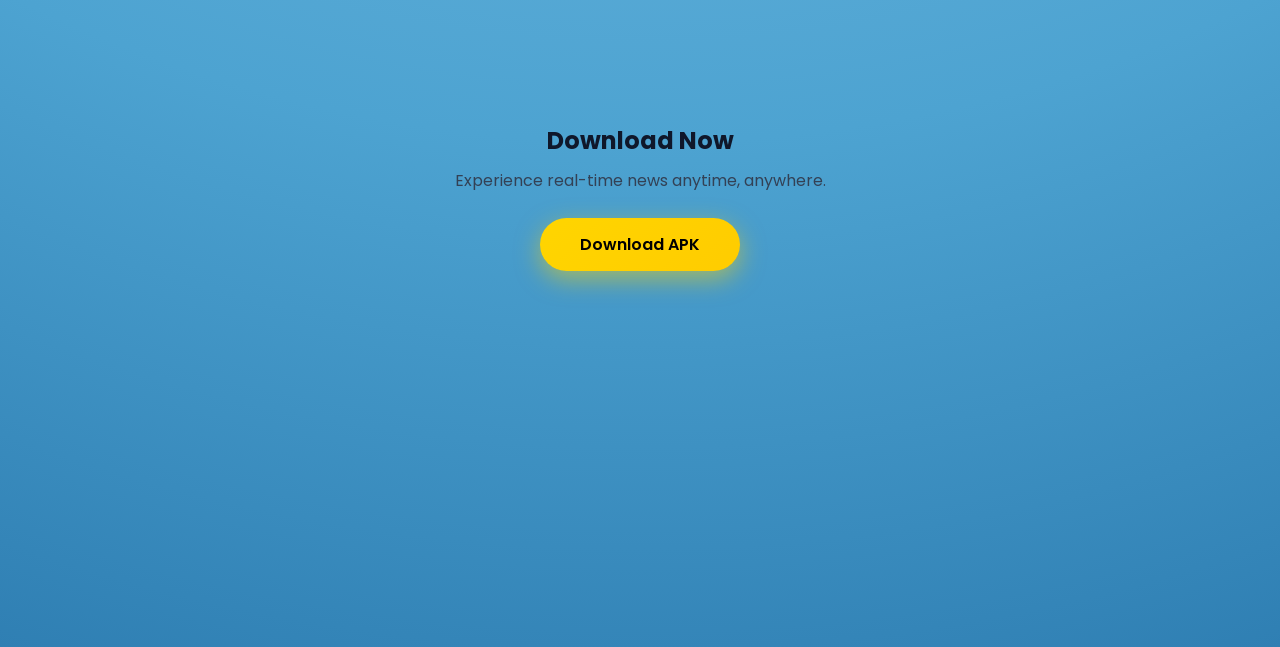
==== commit cf69aba6: "Refactor team section with new layout and member info Updated team section with improved structure a" ====
--- a/index.html
+++ b/index.html
@@ -136,42 +136,43 @@
     <p>
         At CMN, we believe that access to truthful information empowers communities, strengthens democracy, and inspires progress.
     </p>
-</section>
-
-<section id="team" class="team">
-    <h2>Our Team</h2>
-
-    <div class="team-container">
-
-        <div class="team-card">
-            <img src="images/melig.jpg" alt="Member 1">
-            <h3>Name: Francis Arth Melig</h3>
-            <p>Email: 2301109425@student.buksu.edu.ph</p>
-            <p>Lead Developer / System Designer</p>
-        </div>
-
-        <div class="team-card">
-            <img src="images/michael.jpg" alt="Member 2">
-            <h3>Name: Michael Angelo Cancamo</h3>
-            <p>Email: 2301105547@student.buksu.edu.ph</p>
-            <p>Role: Project Manager</p>
-        </div>
-
-        <div class="team-card">
-            <img src="images/paul.jpg" alt="Member 3">
-            <h3>John Paul Tagalog 3</h3>
-            <p>Email: 2301102187@student.buksu.edu.ph</p>
-            <p>Role: UI/UX Designer</p>
-        </div>
-
-        <div class="team-card">
-            <img src="images/member4.jpg" alt="Member 4">
-            <h3>Wan Jong Canabuan</h3>
-            <p>Email: 2201105890@student.buksu.edu.ph</p>
-            <p>Role: Quality Assurance</p>
-        </div>
-
-    </div>
+
+    <div class="team-wrapper">
+        <h2 class="team-title">Our Team</h2>
+
+        <div class="team-container">
+
+            <div class="team-card">
+                <img src="images/melig.jpg" alt="Francis">
+                <h3>Francis Arth Melig</h3>
+                <p class="role">Lead Developer / System Designer</p>
+                <p class="email">2301109425@student.buksu.edu.ph</p>
+            </div>
+
+            <div class="team-card">
+                <img src="images/michael.jpg" alt="Michael">
+                <h3>Michael Angelo Cancamo</h3>
+                <p class="role">Project Manager</p>
+                <p class="email">230105547@student.buksu.edu.ph</p>
+            </div>
+
+            <div class="team-card">
+                <img src="images/paul.jpg" alt="John Paul">
+                <h3>John Paul Tagalog</h3>
+                <p class="role">UI/UX Designer</p>
+                <p class="email">2301102187@student.buksu.edu.ph</p>
+            </div>
+
+            <div class="team-card">
+                <img src="images/member4.jpg" alt="Wan Jong">
+                <h3>Wan Jong Canabuan</h3>
+                <p class="role">Quality Assurance</p>
+                <p class="email">2201105890@student.buksu.edu.ph</p>
+            </div>
+
+        </div>
+    </div>
+    
 </section>
 
 <section id="download" class="download">
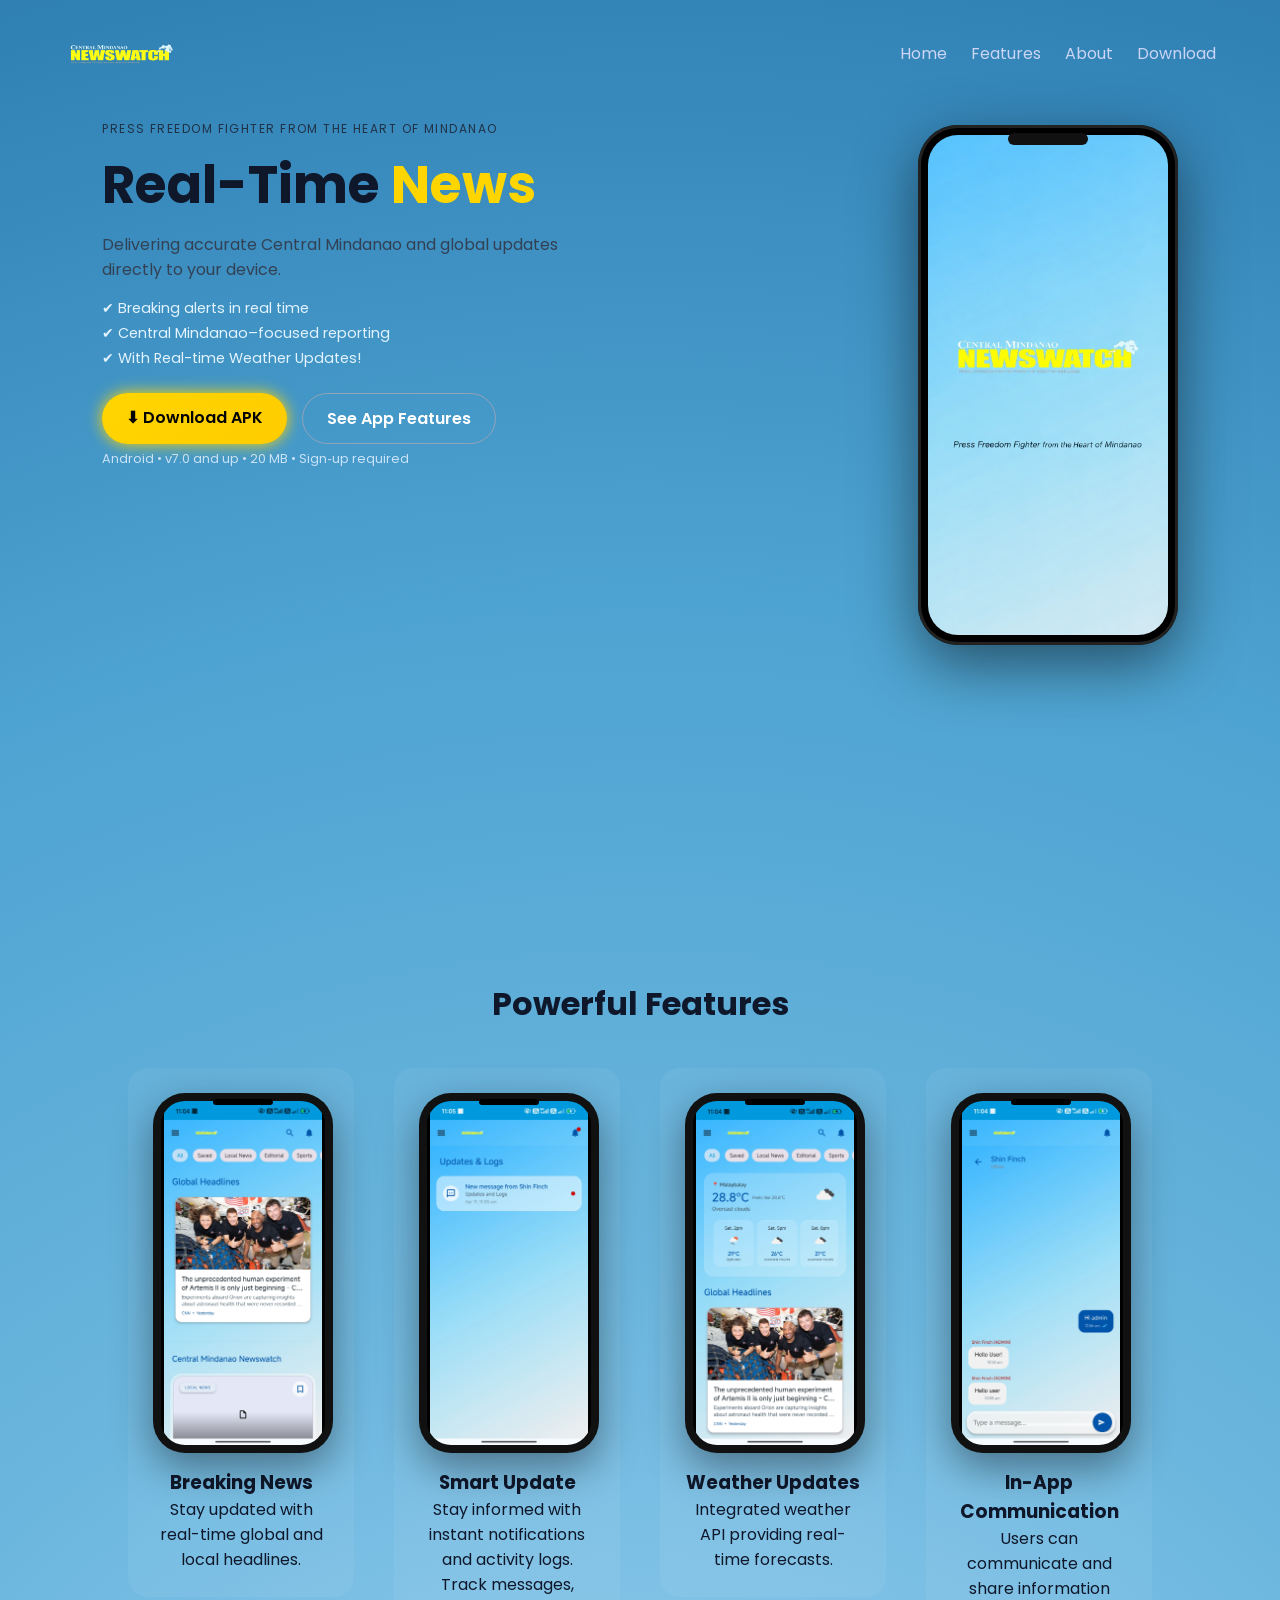
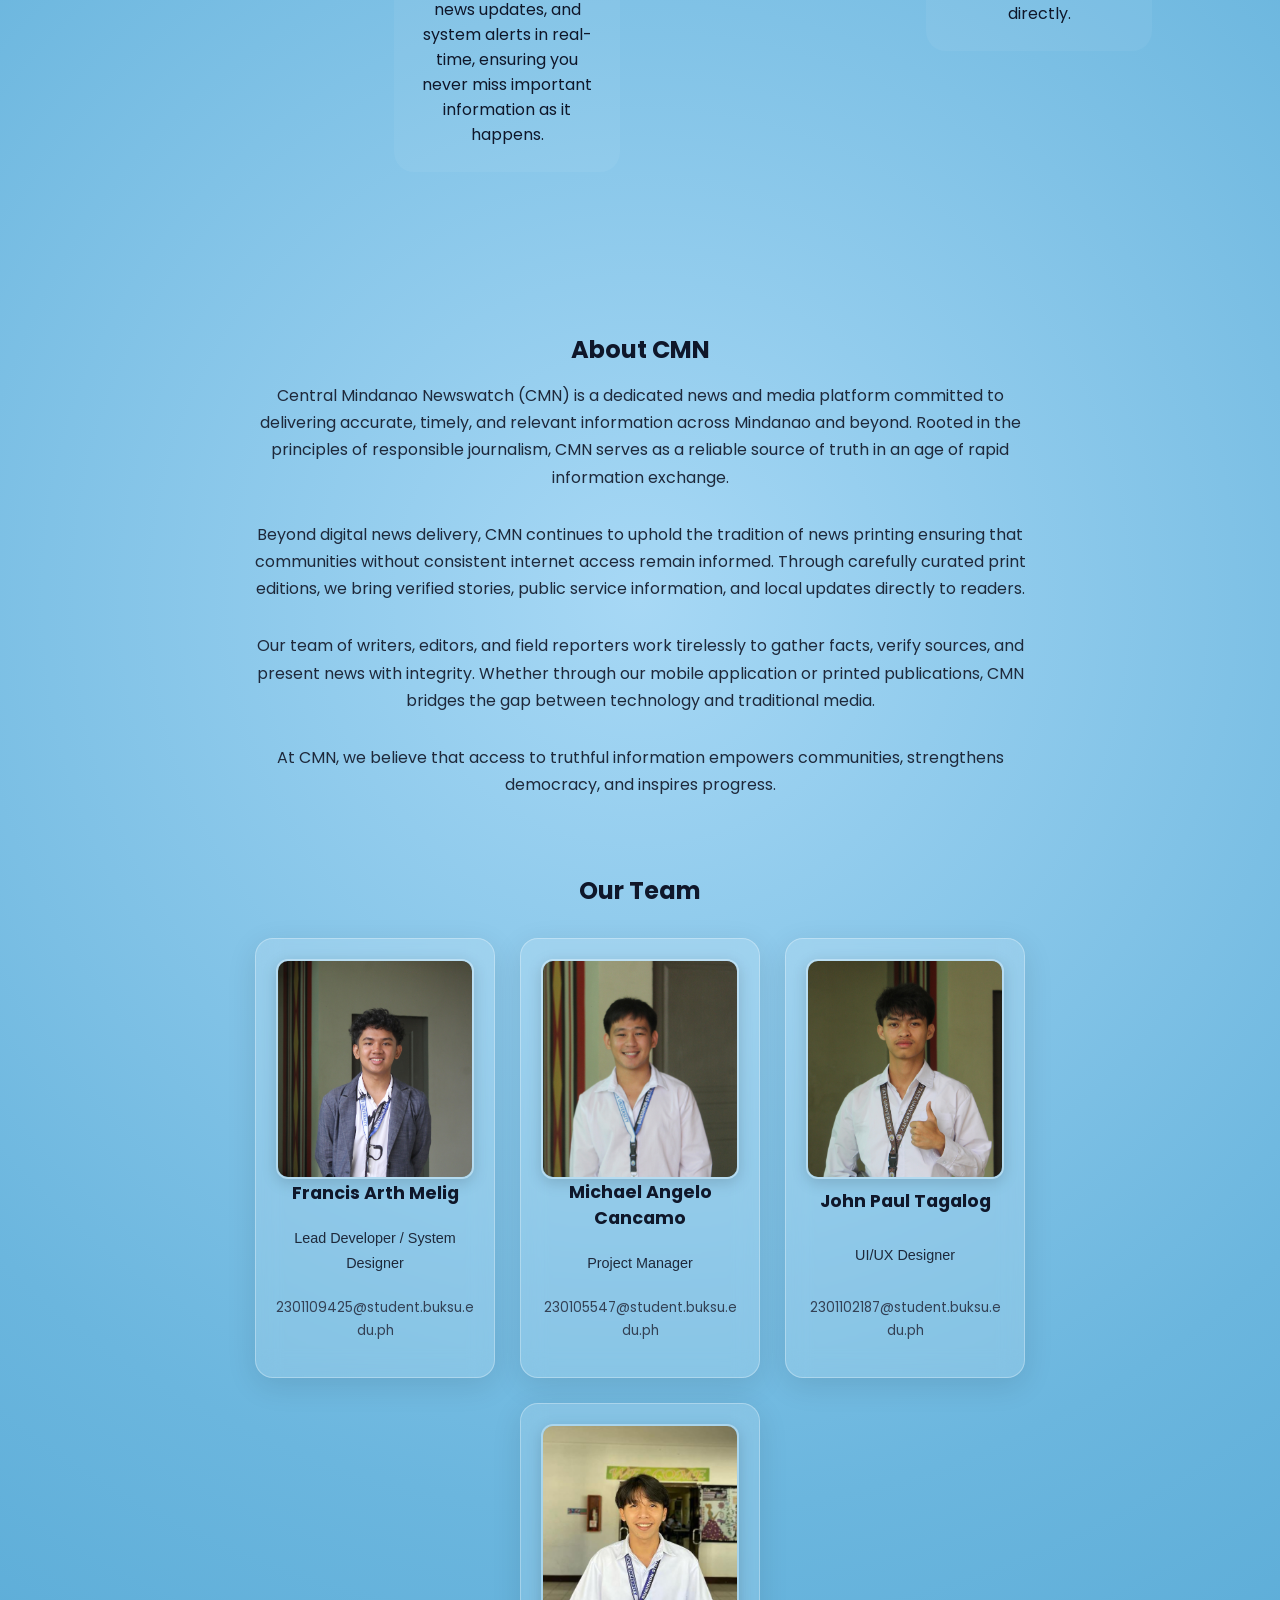
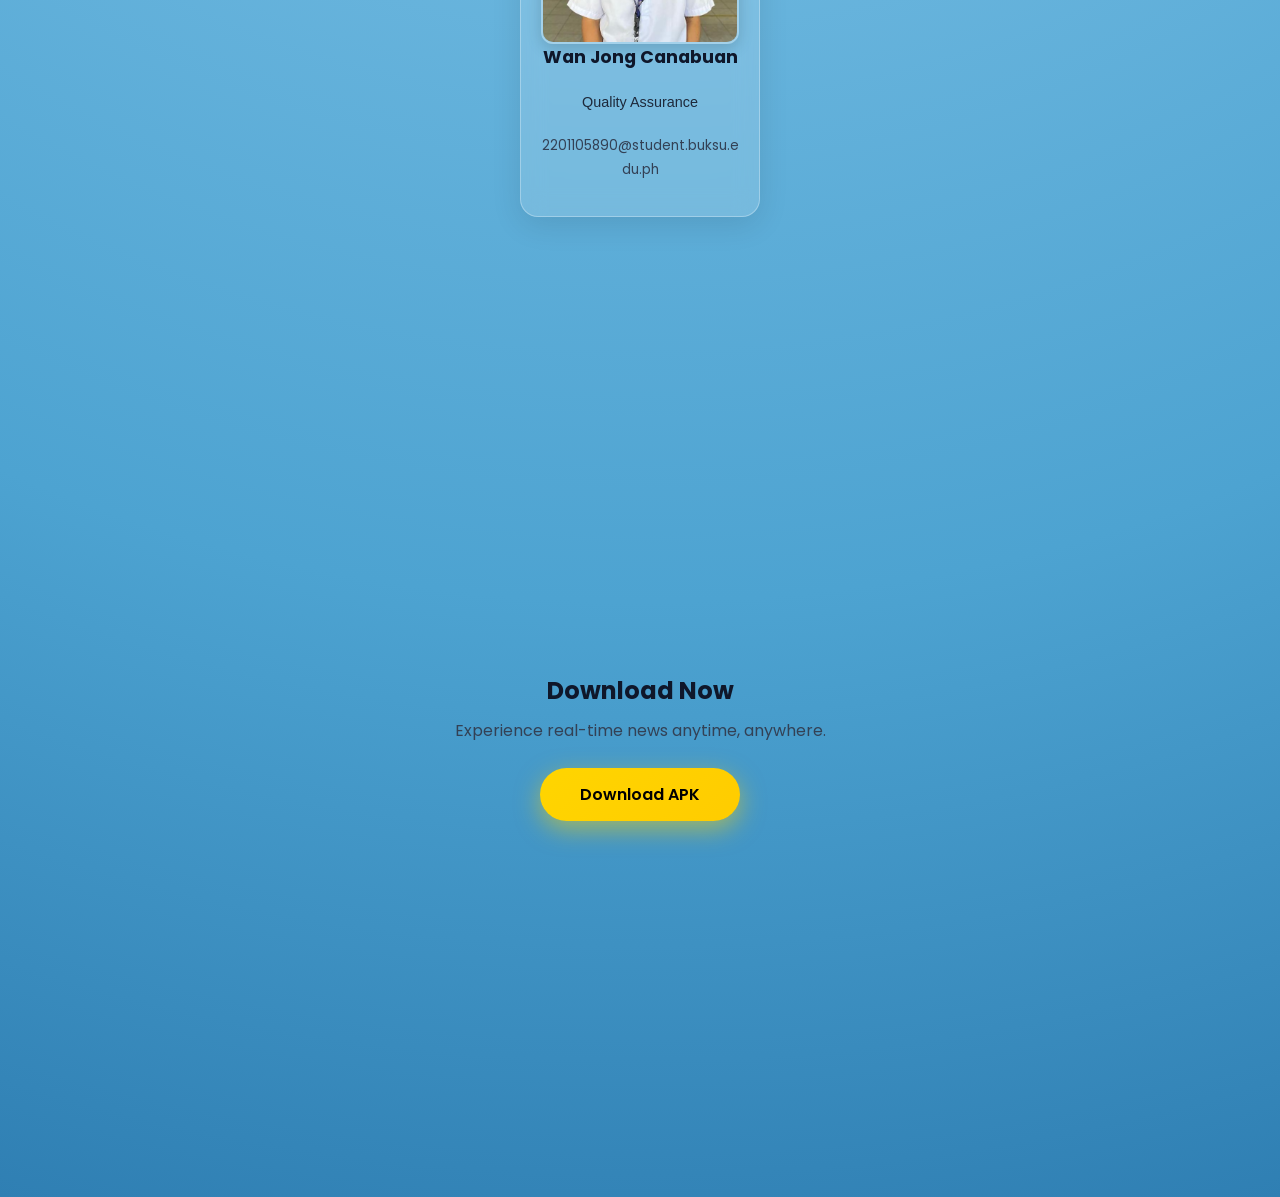
==== commit 350b9179: "Update index.html" ====
--- a/index.html
+++ b/index.html
@@ -164,7 +164,7 @@
             </div>
 
             <div class="team-card">
-                <img src="images/member4.jpg" alt="Wan Jong">
+                <img src="images/wan.jpg" alt="Wan Jong">
                 <h3>Wan Jong Canabuan</h3>
                 <p class="role">Quality Assurance</p>
                 <p class="email">2201105890@student.buksu.edu.ph</p>
--- a/styles.css
+++ b/styles.css
@@ -430,13 +430,13 @@
     color: #1e293b;
 }
 
-.team {
-    padding: 60px 20px;
+/* TEAM inside ABOUT */
+.team-wrapper {
+    margin-top: 60px;
+}
+
+.team-title {
     text-align: center;
-}
-
-.team h2 {
-    font-size: 2rem;
     margin-bottom: 30px;
 }
 
@@ -447,34 +447,70 @@
     flex-wrap: wrap;
 }
 
+/* IMAGE FIX */
 .team-card {
-    background: #fff;
+    width: 240px;
     padding: 20px;
-    width: 220px;
-    border-radius: 12px;
-    box-shadow: 0 4px 15px rgba(0,0,0,0.1);
-    transition: 0.3s;
-}
-
+    border-radius: 18px;
+
+    /* GLASS EFFECT */
+    background: rgba(255, 255, 255, 0.15);
+    backdrop-filter: blur(12px);
+    -webkit-backdrop-filter: blur(12px);
+
+    border: 1px solid rgba(255, 255, 255, 0.3);
+
+    /* SOFT SHADOW */
+    box-shadow: 0 8px 30px rgba(0, 0, 0, 0.1);
+
+    text-align: center;
+    overflow: hidden;
+    display: flex;
+    flex-direction: column;
+    justify-content: space-between;
+
+    transition: 0.3s ease;
+}
+
+.team-card img {
+    width: 100%;
+    height: 220px;
+    object-fit: cover;
+    border: 2px solid rgba(255,255,255,0.3);
+    border-radius: 12px; /* smoother corners */
+    
+    /* soften edges visually */
+    box-shadow: 0 4px 15px rgba(0,0,0,0.15);
+
+    transition: 0.3s ease;
+}
+
+.team-card:hover img {
+    transform: scale(1.05);
+}
+
+/* TEXT CLEANUP */
+.team-card h3 {
+    font-size: 1.1rem;
+    margin-bottom: 5px;
+    color: #0f172a;
+}
+
+.team-card .role {
+    font-size: 0.9rem;
+    font-weight: 500;
+    color: #1e293b;
+    margin-bottom: 5px;
+}
+
+.team-card .email {
+    font-size: 0.85rem;
+    color: #334155;
+    word-break: break-all; /* fixes long email overflow */
+}
 .team-card:hover {
-    transform: translateY(-5px);
-}
-
-.team-card img {
-    width: 100%;
-    height: 200px;
-    object-fit: cover;
-    border-radius: 10px;
-    margin-bottom: 10px;
-}
-
-.team-card h3 {
-    margin: 10px 0 5px;
-}
-
-.team-card p {
-    font-size: 0.9rem;
-    color: #555;
+    transform: translateY(-8px) scale(1.02);
+    box-shadow: 0 12px 40px rgba(0, 0, 0, 0.2);
 }
 
 /* ✅ DOWNLOAD FIX */
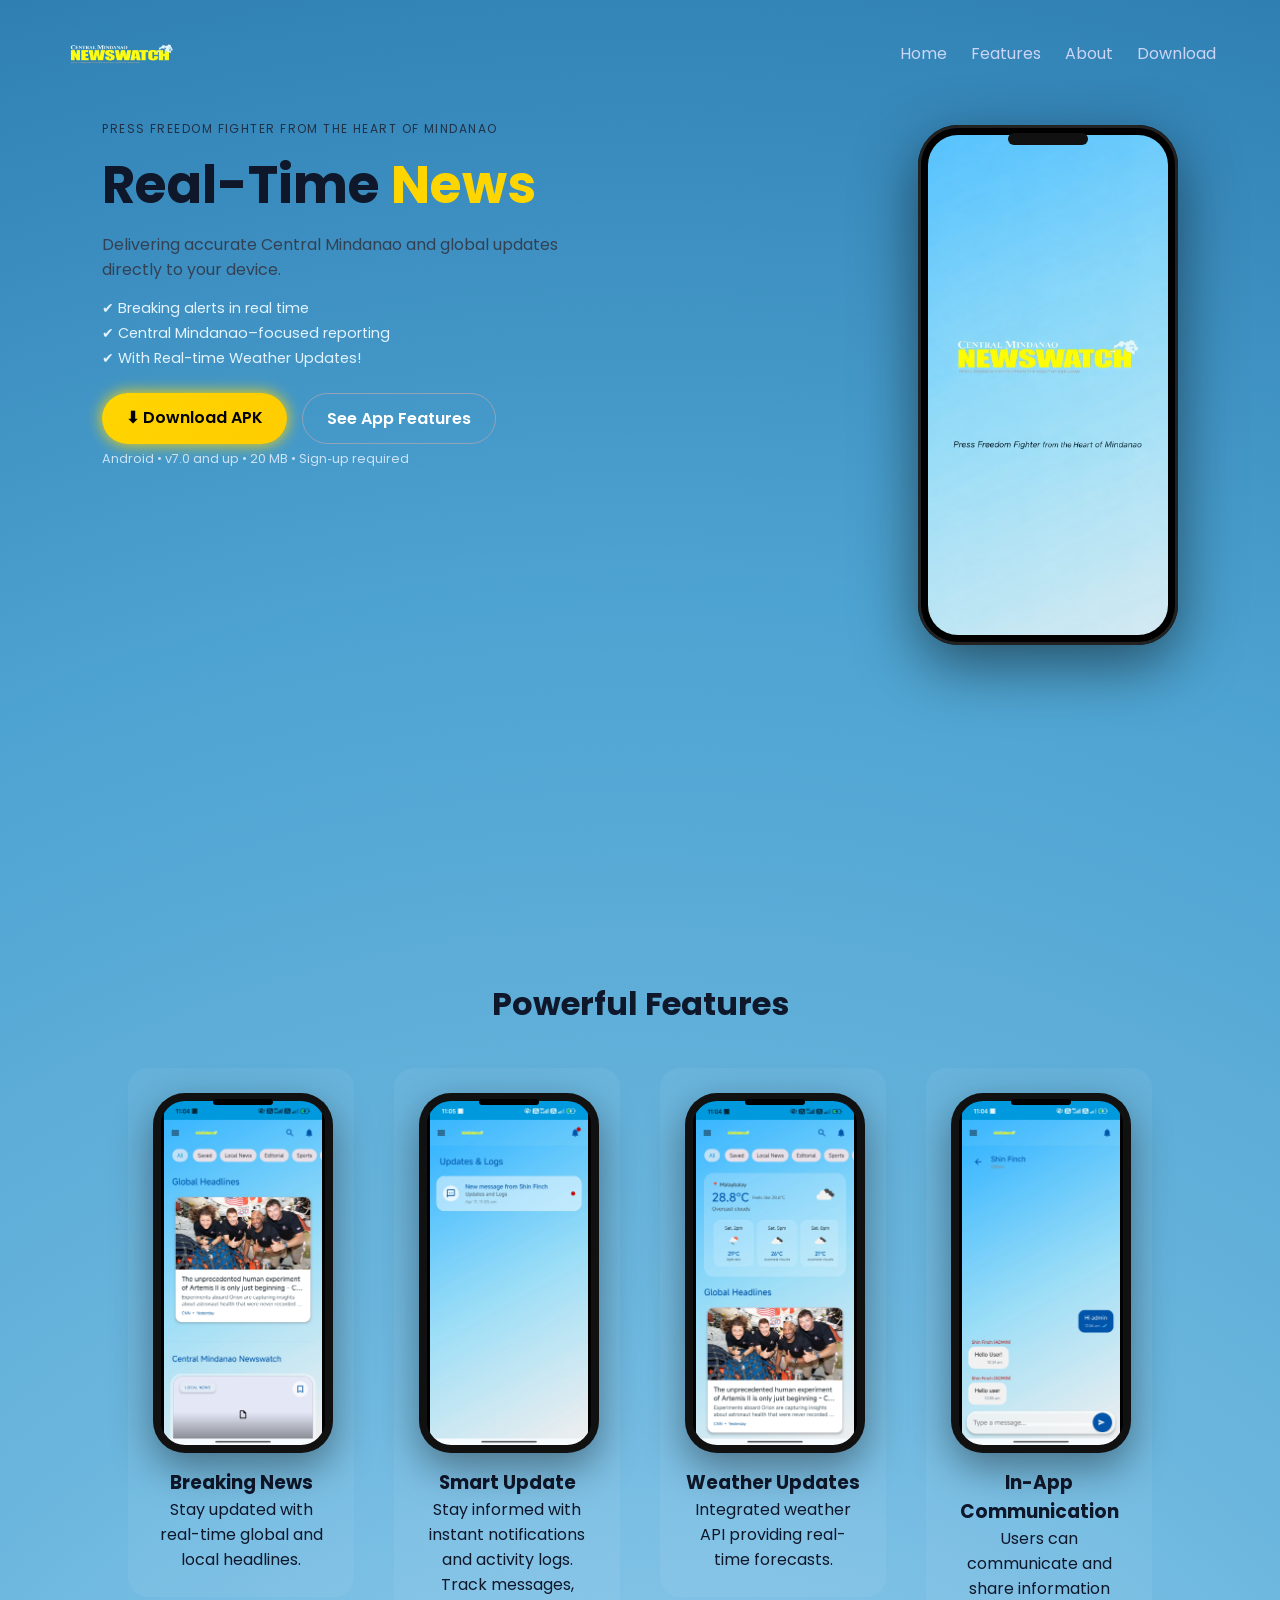
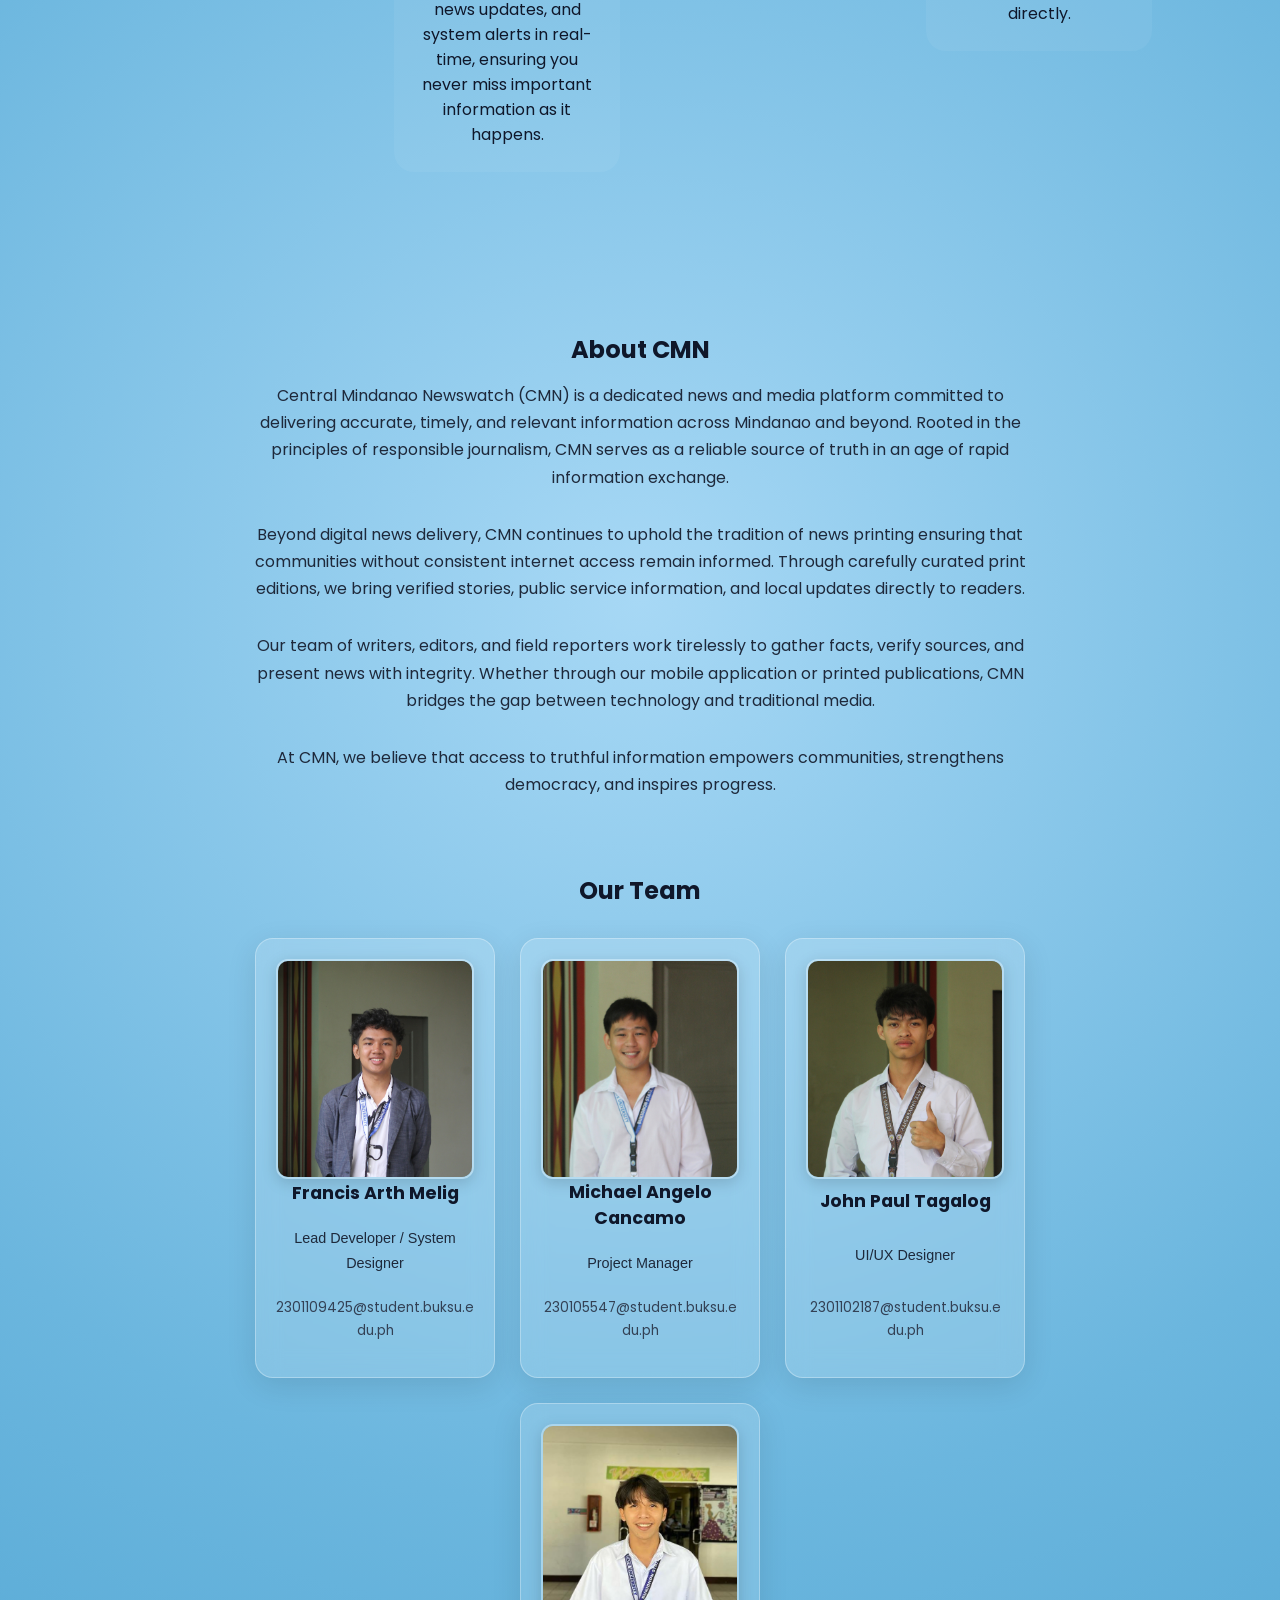
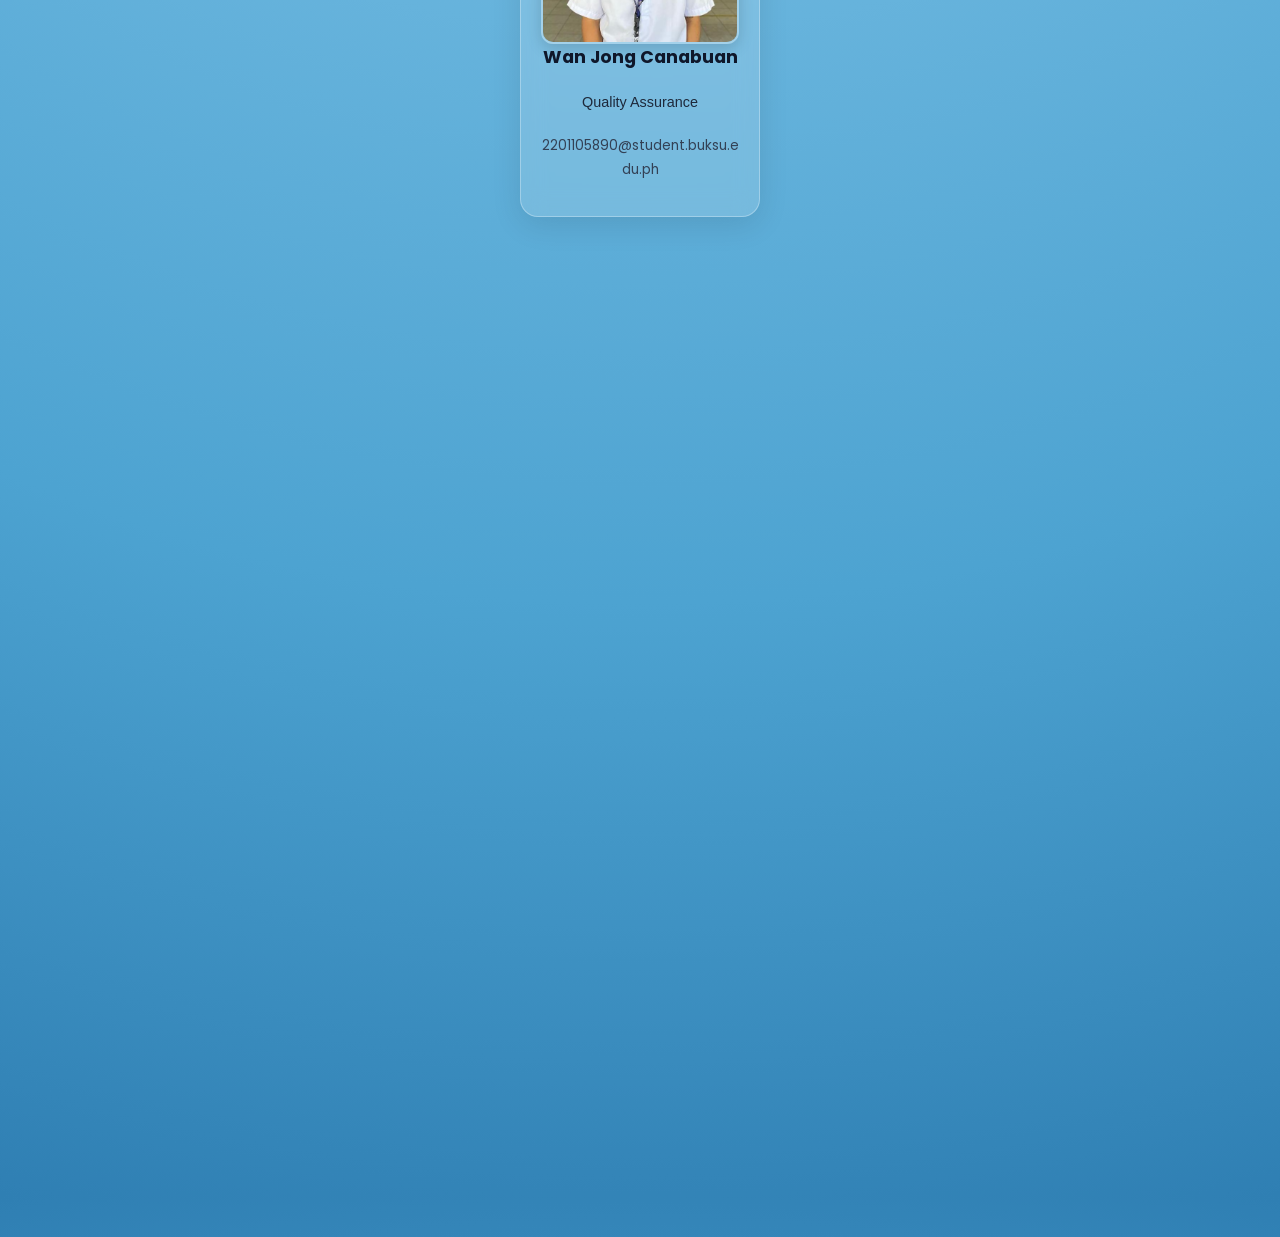
==== commit ea7b9d95: "Update index.html" ====
--- a/index.html
+++ b/index.html
@@ -178,7 +178,31 @@
 <section id="download" class="download">
     <h2>Download Now</h2>
     <p>Experience real-time news anytime, anywhere.</p>
-    <a href="CentralMindanaoNewswatch.apk" download class="btn primary glow">Download APK</a>
+
+    <a href="CentralMindanaoNewswatch.apk" download class="btn primary glow">
+        Download APK
+    </a>
+
+    <!-- NEW: Specs Section -->
+    <div class="specs">
+        <h3>App Requirements</h3>
+        <ul class="spec-list">
+            <li><strong>OS:</strong> Android 7.0+ (Optimized for Android 15)</li>
+            <li><strong>RAM:</strong> 2GB minimum (3GB+ recommended)</li>
+            <li><strong>Storage:</strong> ~50MB + cache space</li>
+            <li><strong>Processor:</strong> Quad-core 1.5 GHz+</li>
+            <li><strong>Internet:</strong> Required for updates & sync</li>
+            <li><strong>Google Services:</strong> Needed for login & notifications</li>
+        </ul>
+
+        <h3>Features</h3>
+        <ul class="spec-list">
+            <li>Real-time news & weather updates</li>
+            <li>Push notifications</li>
+            <li>Secure login (Email & Google)</li>
+            <li>Smooth Material Design 3 UI</li>
+        </ul>
+    </div>
 </section>
 
 <button id="topBtn">↑</button>
